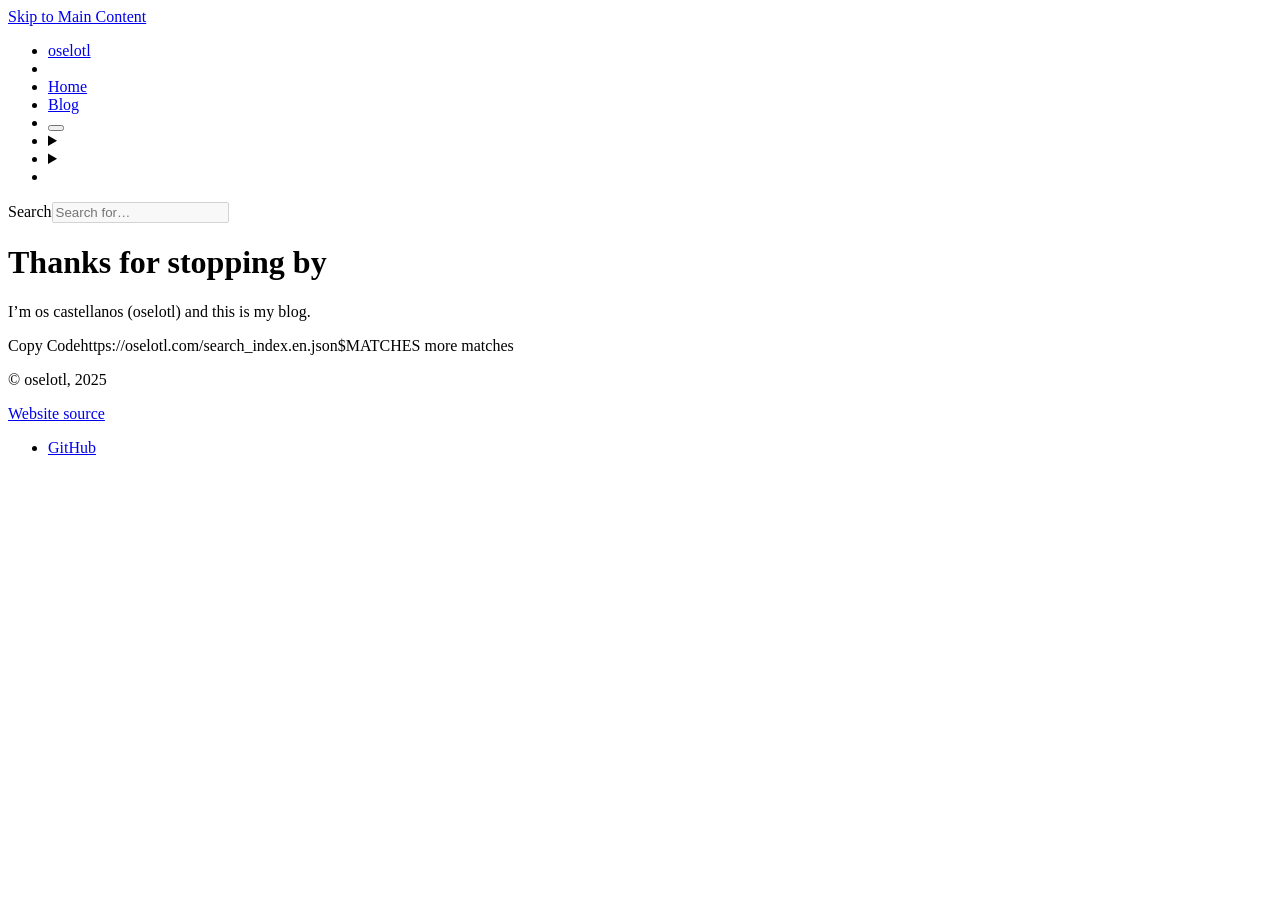
==== index.html @ baba47ad "Deploy oscastellanos/oselotl to oscastellanos/oselotl:gh-pages" ====
<!doctype html><html lang=en xmlns=http://www.w3.org/1999/xhtml><head><meta charset=UTF-8><meta name=description><meta content="width=device-width,initial-scale=1" name=viewport><meta content=#9a9996 name=theme-color><title>oselotl</title><link href=https://oselotl.com/ rel=canonical><link href=https://oselotl.com/favicon.png rel=icon type=image/png><link href=https://oselotl.com/apple-touch-icon.png rel=apple-touch-icon sizes=180x180 type=image/png><link title="oselotl - RSS Feed" href=https://oselotl.com/rss.xml rel=alternate type=application/rss+xml><link title="oselotl - Atom Feed" href=https://oselotl.com/atom.xml rel=alternate type=application/atom+xml><style>:root{--accent-color:#6f8396}</style><link href=https://oselotl.com/style.css rel=stylesheet><link media="(prefers-color-scheme: light)" href=https://oselotl.com/syntax-theme-light.css rel=stylesheet><link media="(prefers-color-scheme: dark)" href=https://oselotl.com/syntax-theme-dark.css rel=stylesheet><script defer src=https://oselotl.com/closable.js></script><script defer src=https://oselotl.com/copy-button.js></script><script defer src=https://oselotl.com/theme-switcher.js></script><meta content=oselotl property=og:site_name><meta content=oselotl property=og:title><meta content=https://oselotl.com/ property=og:url><meta property=og:description><meta content=https://oselotl.com/card.png property=og:image><meta content=en_US property=og:locale><body><header id=site-nav><nav><a href=#main-content tabindex=0> Skip to Main Content </a><ul><li id=home><a class=active href=https://oselotl.com> <i class=icon></i>oselotl</a><li class=divider><li><a class=active href=https://oselotl.com/>Home</a><li><a href=https://oselotl.com/blog/>Blog</a><li id=search><button class=circle id=search-toggle title=Search><i class=icon></i></button><li id=theme-switcher><details class=closable><summary class=circle title=Theme><i class=icon></i></summary> <ul><li><button title="Switch to Light Theme" class=circle id=theme-light><i class=icon></i></button><li><button title="Switch to Dark Theme" class=circle id=theme-dark><i class=icon></i></button><li><button title="Use System Theme" class=circle id=theme-system><i class=icon></i></button></ul></details><li id=feed><details class=closable><summary class=circle title=Feed><i class=icon></i></summary> <ul><li><a href=https://oselotl.com/rss.xml>RSS</a><li><a href=https://oselotl.com/atom.xml>Atom</a></ul></details><li id=repo><a class=circle href=https://github.com/oscastellanos/oselotl title=Repository> <i class=icon></i> </a></ul></nav><div id=search-container><label class=visually-hidden for=search-bar>Search</label><input placeholder="Search for…" autocomplete=off disabled id=search-bar type=search><div id=search-results-container><div id=search-results></div></div></div></header><main id=main-content><h1 id=thanks-for-stopping-by>Thanks for stopping by</h1><p>I’m os castellanos (oselotl) and this is my blog.</p><span class=hidden id=copy-code-text>Copy Code</span><span class=hidden id=search-index>https://oselotl.com/search_index.en.json</span><span class=hidden id=more-matches-text>$MATCHES more matches</span></main><footer id=site-footer><p>© oselotl, 2025<p><a class=external href=https://github.com/oscastellanos/oselotl>Website source</a><ul id=socials><li><a rel=" me" href=https://github.com/oscastellanos title=GitHub> <i style="--icon:url(&#34data:image/svg+xml,%3Csvg role='img' viewBox='0 0 24 24' xmlns='http://www.w3.org/2000/svg'%3E%3Ctitle%3EGitHub%3C/title%3E%3Cpath d='M12 .297c-6.63 0-12 5.373-12 12 0 5.303 3.438 9.8 8.205 11.385.6.113.82-.258.82-.577 0-.285-.01-1.04-.015-2.04-3.338.724-4.042-1.61-4.042-1.61C4.422 18.07 3.633 17.7 3.633 17.7c-1.087-.744.084-.729.084-.729 1.205.084 1.838 1.236 1.838 1.236 1.07 1.835 2.809 1.305 3.495.998.108-.776.417-1.305.76-1.605-2.665-.3-5.466-1.332-5.466-5.93 0-1.31.465-2.38 1.235-3.22-.135-.303-.54-1.523.105-3.176 0 0 1.005-.322 3.3 1.23.96-.267 1.98-.399 3-.405 1.02.006 2.04.138 3 .405 2.28-1.552 3.285-1.23 3.285-1.23.645 1.653.24 2.873.12 3.176.765.84 1.23 1.91 1.23 3.22 0 4.61-2.805 5.625-5.475 5.92.42.36.81 1.096.81 2.22 0 1.606-.015 2.896-.015 3.286 0 .315.21.69.825.57C20.565 22.092 24 17.592 24 12.297c0-6.627-5.373-12-12-12'/%3E%3C/svg%3E&#34)" class=icon></i> <span>GitHub</span> </a></ul></footer>
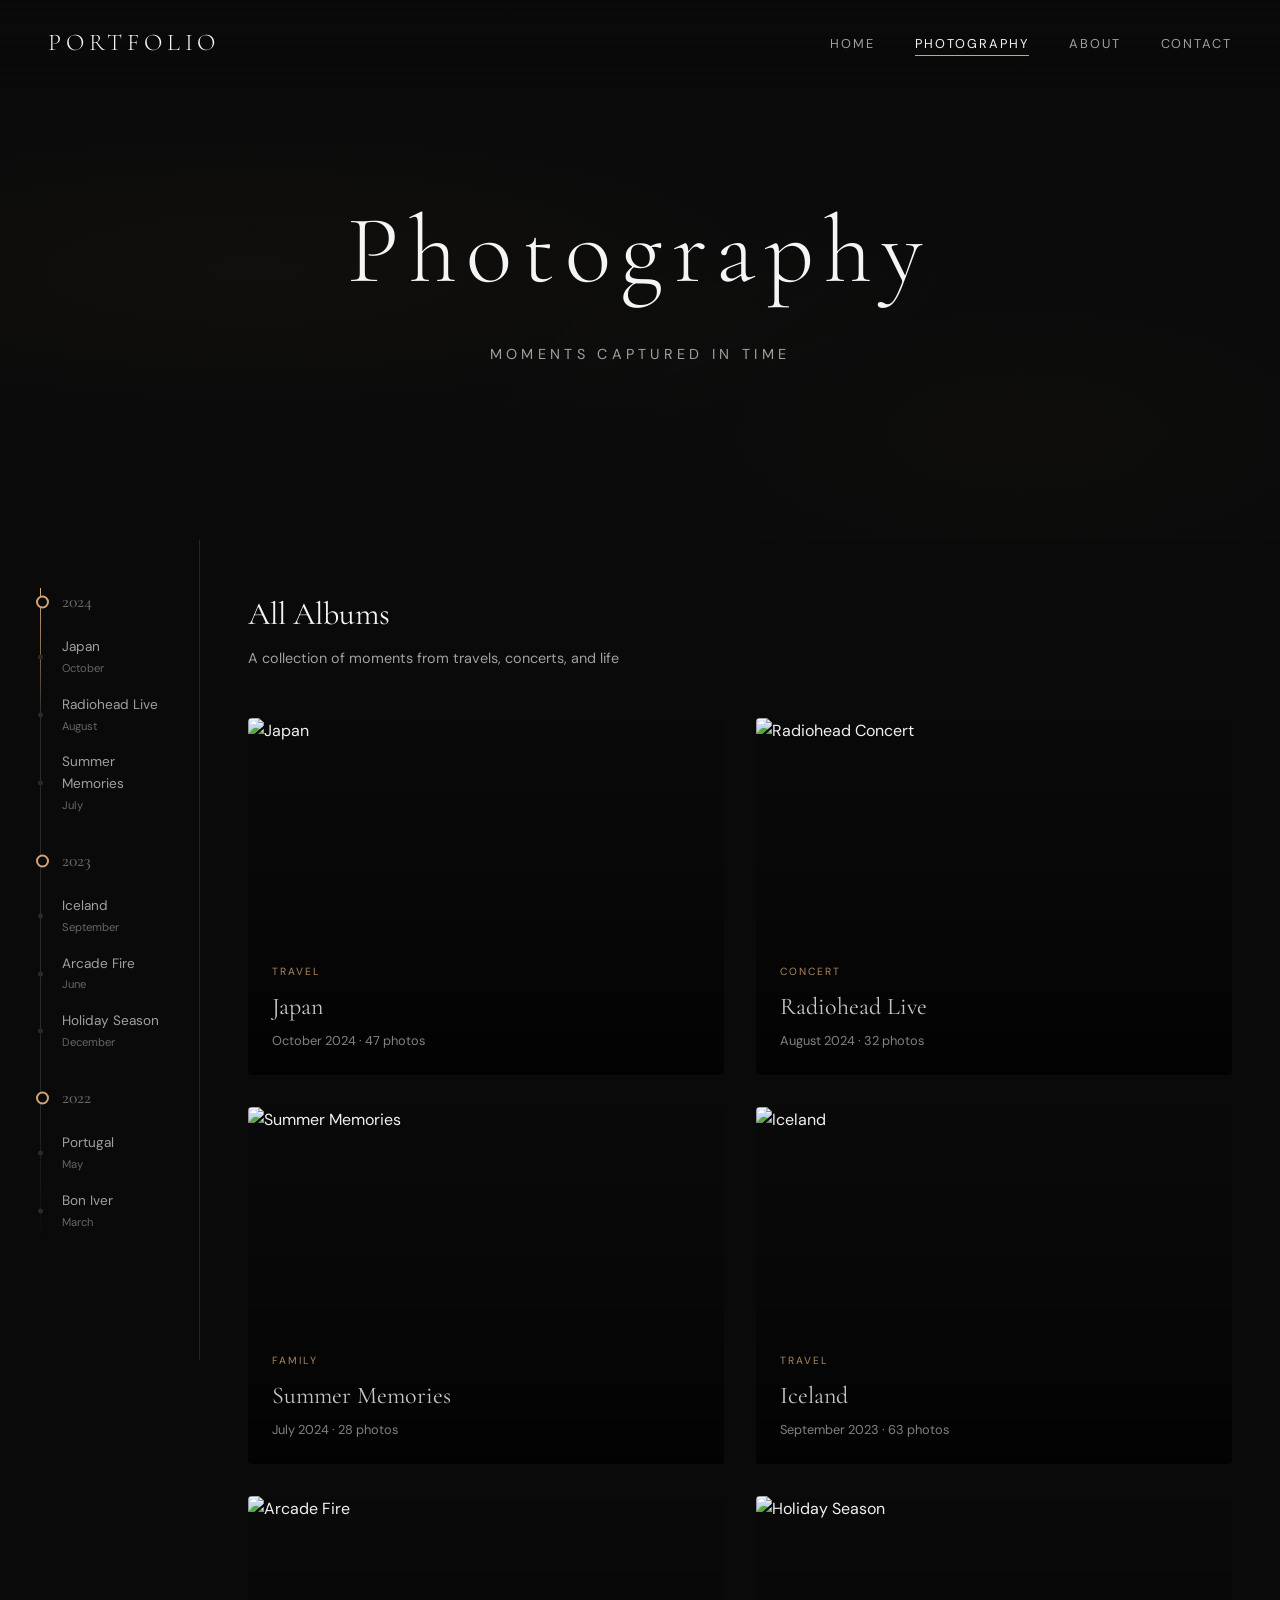
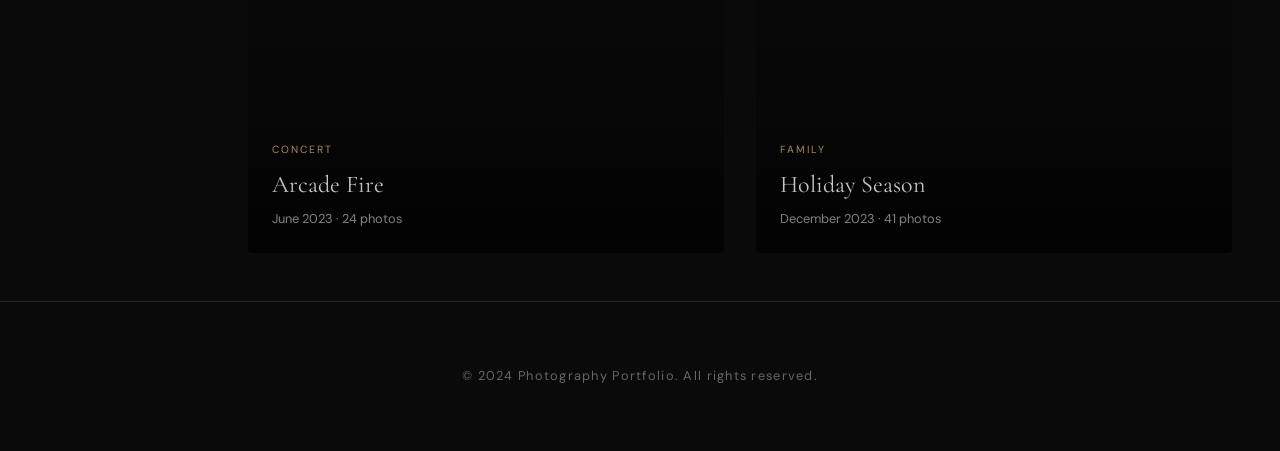
==== commit c00e57da: "init commit" ====
--- a/index.html
+++ b/index.html
@@ -1 +1,426 @@
-<!doctype html><html lang=en xmlns=http://www.w3.org/1999/xhtml><head><meta charset=UTF-8><meta name=description><meta content="width=device-width,initial-scale=1" name=viewport><meta content=#9a9996 name=theme-color><title>oselotl</title><link href=https://oselotl.com/ rel=canonical><link href=https://oselotl.com/favicon.png rel=icon type=image/png><link href=https://oselotl.com/apple-touch-icon.png rel=apple-touch-icon sizes=180x180 type=image/png><link title="oselotl - RSS Feed" href=https://oselotl.com/rss.xml rel=alternate type=application/rss+xml><link title="oselotl - Atom Feed" href=https://oselotl.com/atom.xml rel=alternate type=application/atom+xml><style>:root{--accent-color:#6f8396}</style><link href=https://oselotl.com/style.css rel=stylesheet><link media="(prefers-color-scheme: light)" href=https://oselotl.com/syntax-theme-light.css rel=stylesheet><link media="(prefers-color-scheme: dark)" href=https://oselotl.com/syntax-theme-dark.css rel=stylesheet><script defer src=https://oselotl.com/closable.js></script><script defer src=https://oselotl.com/copy-button.js></script><script defer src=https://oselotl.com/theme-switcher.js></script><meta content=oselotl property=og:site_name><meta content=oselotl property=og:title><meta content=https://oselotl.com/ property=og:url><meta property=og:description><meta content=https://oselotl.com/card.png property=og:image><meta content=en_US property=og:locale><body><header id=site-nav><nav><a href=#main-content tabindex=0> Skip to Main Content </a><ul><li id=home><a class=active href=https://oselotl.com> <i class=icon></i>oselotl</a><li class=divider><li><a class=active href=https://oselotl.com/>Home</a><li><a href=https://oselotl.com/blog/>Blog</a><li id=search><button class=circle id=search-toggle title=Search><i class=icon></i></button><li id=theme-switcher><details class=closable><summary class=circle title=Theme><i class=icon></i></summary> <ul><li><button title="Switch to Light Theme" class=circle id=theme-light><i class=icon></i></button><li><button title="Switch to Dark Theme" class=circle id=theme-dark><i class=icon></i></button><li><button title="Use System Theme" class=circle id=theme-system><i class=icon></i></button></ul></details><li id=feed><details class=closable><summary class=circle title=Feed><i class=icon></i></summary> <ul><li><a href=https://oselotl.com/rss.xml>RSS</a><li><a href=https://oselotl.com/atom.xml>Atom</a></ul></details><li id=repo><a class=circle href=https://github.com/oscastellanos/oselotl title=Repository> <i class=icon></i> </a></ul></nav><div id=search-container><label class=visually-hidden for=search-bar>Search</label><input placeholder="Search for…" autocomplete=off disabled id=search-bar type=search><div id=search-results-container><div id=search-results></div></div></div></header><main id=main-content><h1 id=thanks-for-stopping-by>Thanks for stopping by</h1><p>I’m os castellanos (oselotl) and this is my blog.</p><span class=hidden id=copy-code-text>Copy Code</span><span class=hidden id=search-index>https://oselotl.com/search_index.en.json</span><span class=hidden id=more-matches-text>$MATCHES more matches</span></main><footer id=site-footer><p>© oselotl, 2025<p><a class=external href=https://github.com/oscastellanos/oselotl>Website source</a><ul id=socials><li><a rel=" me" href=https://github.com/oscastellanos title=GitHub> <i style="--icon:url(&#34data:image/svg+xml,%3Csvg role='img' viewBox='0 0 24 24' xmlns='http://www.w3.org/2000/svg'%3E%3Ctitle%3EGitHub%3C/title%3E%3Cpath d='M12 .297c-6.63 0-12 5.373-12 12 0 5.303 3.438 9.8 8.205 11.385.6.113.82-.258.82-.577 0-.285-.01-1.04-.015-2.04-3.338.724-4.042-1.61-4.042-1.61C4.422 18.07 3.633 17.7 3.633 17.7c-1.087-.744.084-.729.084-.729 1.205.084 1.838 1.236 1.838 1.236 1.07 1.835 2.809 1.305 3.495.998.108-.776.417-1.305.76-1.605-2.665-.3-5.466-1.332-5.466-5.93 0-1.31.465-2.38 1.235-3.22-.135-.303-.54-1.523.105-3.176 0 0 1.005-.322 3.3 1.23.96-.267 1.98-.399 3-.405 1.02.006 2.04.138 3 .405 2.28-1.552 3.285-1.23 3.285-1.23.645 1.653.24 2.873.12 3.176.765.84 1.23 1.91 1.23 3.22 0 4.61-2.805 5.625-5.475 5.92.42.36.81 1.096.81 2.22 0 1.606-.015 2.896-.015 3.286 0 .315.21.69.825.57C20.565 22.092 24 17.592 24 12.297c0-6.627-5.373-12-12-12'/%3E%3C/svg%3E&#34)" class=icon></i> <span>GitHub</span> </a></ul></footer>+<!DOCTYPE html>
+<html lang="en">
+<head>
+    <meta charset="UTF-8">
+    <meta name="viewport" content="width=device-width, initial-scale=1.0">
+    <title>Photography Portfolio</title>
+    
+    <!-- Fonts -->
+    <link rel="preconnect" href="https://fonts.googleapis.com">
+    <link rel="preconnect" href="https://fonts.gstatic.com" crossorigin>
+    <link href="https://fonts.googleapis.com/css2?family=Cormorant+Garamond:ital,wght@0,300;0,400;0,500;0,600;1,300;1,400&family=DM+Sans:wght@300;400;500&display=swap" rel="stylesheet">
+    
+    <!-- Leaflet CSS for maps -->
+    <link rel="stylesheet" href="https://unpkg.com/leaflet@1.9.4/dist/leaflet.css" />
+    
+    <!-- Main Stylesheet -->
+    <link rel="stylesheet" href="css/style.css">
+</head>
+<body>
+    <!-- Navigation -->
+    <nav class="nav">
+        <a href="#" class="logo">PORTFOLIO</a>
+        <ul class="nav-links">
+            <li><a href="#">Home</a></li>
+            <li><a href="#" class="active">Photography</a></li>
+            <li><a href="#">About</a></li>
+            <li><a href="#">Contact</a></li>
+        </ul>
+    </nav>
+
+    <!-- Hero -->
+    <section class="hero">
+        <div class="hero-content">
+            <h1>Photography</h1>
+            <p>Moments Captured in Time</p>
+        </div>
+    </section>
+
+    <!-- Photography Section -->
+    <section class="photography-section">
+        <!-- Timeline Sidebar -->
+        <aside class="timeline-sidebar">
+            <div class="timeline">
+                <!-- 2024 -->
+                <div class="timeline-year">
+                    <div class="timeline-year-label">2024</div>
+                    <a class="timeline-album" data-album="japan-2024">
+                        Japan
+                        <span class="timeline-album-date">October</span>
+                    </a>
+                    <a class="timeline-album" data-album="radiohead-2024">
+                        Radiohead Live
+                        <span class="timeline-album-date">August</span>
+                    </a>
+                    <a class="timeline-album" data-album="summer-family-2024">
+                        Summer Memories
+                        <span class="timeline-album-date">July</span>
+                    </a>
+                </div>
+
+                <!-- 2023 -->
+                <div class="timeline-year">
+                    <div class="timeline-year-label">2023</div>
+                    <a class="timeline-album" data-album="iceland-2023">
+                        Iceland
+                        <span class="timeline-album-date">September</span>
+                    </a>
+                    <a class="timeline-album" data-album="arcade-fire-2023">
+                        Arcade Fire
+                        <span class="timeline-album-date">June</span>
+                    </a>
+                    <a class="timeline-album" data-album="holidays-2023">
+                        Holiday Season
+                        <span class="timeline-album-date">December</span>
+                    </a>
+                </div>
+
+                <!-- 2022 -->
+                <div class="timeline-year">
+                    <div class="timeline-year-label">2022</div>
+                    <a class="timeline-album" data-album="portugal-2022">
+                        Portugal
+                        <span class="timeline-album-date">May</span>
+                    </a>
+                    <a class="timeline-album" data-album="bon-iver-2022">
+                        Bon Iver
+                        <span class="timeline-album-date">March</span>
+                    </a>
+                </div>
+            </div>
+        </aside>
+
+        <!-- Main Content Area -->
+        <main>
+            <!-- Album Grid View -->
+            <div class="albums-container" id="albums-grid">
+                <div class="albums-header">
+                    <h2>All Albums</h2>
+                    <p>A collection of moments from travels, concerts, and life</p>
+                </div>
+                <div class="albums-grid">
+                    <!-- Japan Trip -->
+                    <div class="album-card" data-album="japan-2024">
+                        <img src="images/japan/cover.jpg" alt="Japan">
+                        <div class="album-card-overlay">
+                            <span class="album-card-type">Travel</span>
+                            <h3 class="album-card-title">Japan</h3>
+                            <span class="album-card-meta">October 2024 · 47 photos</span>
+                        </div>
+                    </div>
+
+                    <!-- Radiohead Concert -->
+                    <div class="album-card" data-album="radiohead-2024">
+                        <img src="images/concerts/radiohead/cover.jpg" alt="Radiohead Concert">
+                        <div class="album-card-overlay">
+                            <span class="album-card-type">Concert</span>
+                            <h3 class="album-card-title">Radiohead Live</h3>
+                            <span class="album-card-meta">August 2024 · 32 photos</span>
+                        </div>
+                    </div>
+
+                    <!-- Summer Family -->
+                    <div class="album-card" data-album="summer-family-2024">
+                        <img src="images/family/summer-2024/cover.jpg" alt="Summer Memories">
+                        <div class="album-card-overlay">
+                            <span class="album-card-type">Family</span>
+                            <h3 class="album-card-title">Summer Memories</h3>
+                            <span class="album-card-meta">July 2024 · 28 photos</span>
+                        </div>
+                    </div>
+
+                    <!-- Iceland -->
+                    <div class="album-card" data-album="iceland-2023">
+                        <img src="images/iceland/cover.jpg" alt="Iceland">
+                        <div class="album-card-overlay">
+                            <span class="album-card-type">Travel</span>
+                            <h3 class="album-card-title">Iceland</h3>
+                            <span class="album-card-meta">September 2023 · 63 photos</span>
+                        </div>
+                    </div>
+
+                    <!-- Arcade Fire -->
+                    <div class="album-card" data-album="arcade-fire-2023">
+                        <img src="images/concerts/arcade-fire/cover.jpg" alt="Arcade Fire">
+                        <div class="album-card-overlay">
+                            <span class="album-card-type">Concert</span>
+                            <h3 class="album-card-title">Arcade Fire</h3>
+                            <span class="album-card-meta">June 2023 · 24 photos</span>
+                        </div>
+                    </div>
+
+                    <!-- Holiday Season -->
+                    <div class="album-card" data-album="holidays-2023">
+                        <img src="images/family/holidays-2023/cover.jpg" alt="Holiday Season">
+                        <div class="album-card-overlay">
+                            <span class="album-card-type">Family</span>
+                            <h3 class="album-card-title">Holiday Season</h3>
+                            <span class="album-card-meta">December 2023 · 41 photos</span>
+                        </div>
+                    </div>
+                </div>
+            </div>
+
+            <!-- ============================================== -->
+            <!-- TRIP ALBUM TEMPLATE: Japan -->
+            <!-- ============================================== -->
+            <div class="album-detail" id="album-japan-2024">
+                <div class="album-detail-header">
+                    <a class="back-button" onclick="showAlbumGrid()">
+                        <svg xmlns="http://www.w3.org/2000/svg" width="16" height="16" viewBox="0 0 24 24" fill="none" stroke="currentColor" stroke-width="2" stroke-linecap="round" stroke-linejoin="round"><path d="M19 12H5"/><polyline points="12 19 5 12 12 5"/></svg>
+                        Back to Albums
+                    </a>
+                    <h1 class="album-detail-title">Japan</h1>
+                    <div class="album-detail-meta">
+                        <span><strong>Type:</strong> Travel</span>
+                        <span><strong>Date:</strong> October 12-26, 2024</span>
+                        <span><strong>Photos:</strong> 47</span>
+                        <span><strong>Locations:</strong> Tokyo, Kyoto, Osaka, Nara</span>
+                    </div>
+                    <p class="album-description">
+                        A two-week journey through Japan during autumn, capturing the vibrant colors of fall foliage, 
+                        ancient temples, bustling city streets, and the quiet moments in between. From the neon-lit 
+                        streets of Tokyo to the serene bamboo groves of Kyoto.
+                    </p>
+                </div>
+
+                <div class="trip-section">
+                    <h3 class="section-title">Journey Map</h3>
+                    <div class="map-container">
+                        <div id="trip-map"></div>
+                    </div>
+
+                    <h3 class="section-title">Trip Timeline</h3>
+                    <div class="trip-timeline">
+                        <div class="trip-day active" data-day="1">
+                            <span class="trip-day-label">Day 1-4</span>
+                            <div class="trip-day-date">Oct 12-15</div>
+                            <div class="trip-day-location">Tokyo</div>
+                        </div>
+                        <div class="trip-day" data-day="2">
+                            <span class="trip-day-label">Day 5-8</span>
+                            <div class="trip-day-date">Oct 16-19</div>
+                            <div class="trip-day-location">Kyoto</div>
+                        </div>
+                        <div class="trip-day" data-day="3">
+                            <span class="trip-day-label">Day 9-10</span>
+                            <div class="trip-day-date">Oct 20-21</div>
+                            <div class="trip-day-location">Nara</div>
+                        </div>
+                        <div class="trip-day" data-day="4">
+                            <span class="trip-day-label">Day 11-14</span>
+                            <div class="trip-day-date">Oct 22-26</div>
+                            <div class="trip-day-location">Osaka</div>
+                        </div>
+                    </div>
+                </div>
+
+                <div class="photo-gallery">
+                    <h3 class="section-title">Photos</h3>
+                    <div class="gallery-masonry">
+                        <!-- Add your photos here -->
+                        <div class="gallery-item" onclick="openLightbox(this)">
+                            <img src="images/japan/photo-01.jpg" alt="Fushimi Inari">
+                            <div class="gallery-item-overlay">
+                                <svg xmlns="http://www.w3.org/2000/svg" viewBox="0 0 24 24" fill="none" stroke="currentColor" stroke-width="2" stroke-linecap="round" stroke-linejoin="round"><circle cx="11" cy="11" r="8"/><path d="m21 21-4.3-4.3"/><path d="M11 8v6"/><path d="M8 11h6"/></svg>
+                            </div>
+                        </div>
+                        <div class="gallery-item" onclick="openLightbox(this)">
+                            <img src="images/japan/photo-02.jpg" alt="Tokyo Tower">
+                            <div class="gallery-item-overlay">
+                                <svg xmlns="http://www.w3.org/2000/svg" viewBox="0 0 24 24" fill="none" stroke="currentColor" stroke-width="2" stroke-linecap="round" stroke-linejoin="round"><circle cx="11" cy="11" r="8"/><path d="m21 21-4.3-4.3"/><path d="M11 8v6"/><path d="M8 11h6"/></svg>
+                            </div>
+                        </div>
+                        <div class="gallery-item" onclick="openLightbox(this)">
+                            <img src="images/japan/photo-03.jpg" alt="Bamboo Grove">
+                            <div class="gallery-item-overlay">
+                                <svg xmlns="http://www.w3.org/2000/svg" viewBox="0 0 24 24" fill="none" stroke="currentColor" stroke-width="2" stroke-linecap="round" stroke-linejoin="round"><circle cx="11" cy="11" r="8"/><path d="m21 21-4.3-4.3"/><path d="M11 8v6"/><path d="M8 11h6"/></svg>
+                            </div>
+                        </div>
+                        <!-- Add more photos as needed -->
+                    </div>
+                </div>
+            </div>
+
+            <!-- ============================================== -->
+            <!-- CONCERT ALBUM TEMPLATE: Radiohead -->
+            <!-- ============================================== -->
+            <div class="album-detail" id="album-radiohead-2024">
+                <div class="album-detail-header">
+                    <a class="back-button" onclick="showAlbumGrid()">
+                        <svg xmlns="http://www.w3.org/2000/svg" width="16" height="16" viewBox="0 0 24 24" fill="none" stroke="currentColor" stroke-width="2" stroke-linecap="round" stroke-linejoin="round"><path d="M19 12H5"/><polyline points="12 19 5 12 12 5"/></svg>
+                        Back to Albums
+                    </a>
+                    <h1 class="album-detail-title">Radiohead Live</h1>
+                    <div class="album-detail-meta">
+                        <span><strong>Type:</strong> Concert</span>
+                        <span><strong>Date:</strong> August 15, 2024</span>
+                        <span><strong>Photos:</strong> 32</span>
+                        <span><strong>Venue:</strong> Madison Square Garden</span>
+                    </div>
+                    <p class="album-description">
+                        An unforgettable night at Madison Square Garden. Radiohead delivered a career-spanning setlist 
+                        that moved from the electronic experimentation of Kid A to the guitar-driven anthems of The Bends. 
+                        The light show was mesmerizing, and the crowd energy was electric throughout.
+                    </p>
+                </div>
+
+                <div class="concert-section">
+                    <h3 class="section-title">Concert Details</h3>
+                    <div class="concert-info">
+                        <div class="concert-info-item">
+                            <div class="concert-info-label">Artist</div>
+                            <div class="concert-info-value">Radiohead</div>
+                        </div>
+                        <div class="concert-info-item">
+                            <div class="concert-info-label">Venue</div>
+                            <div class="concert-info-value">Madison Square Garden</div>
+                        </div>
+                        <div class="concert-info-item">
+                            <div class="concert-info-label">Date</div>
+                            <div class="concert-info-value">August 15, 2024</div>
+                        </div>
+                        <div class="concert-info-item">
+                            <div class="concert-info-label">Songs Played</div>
+                            <div class="concert-info-value">23 songs</div>
+                        </div>
+                    </div>
+
+                    <h3 class="section-title">Favorite Songs Playlist</h3>
+                    <div class="spotify-embed">
+                        <!-- 
+                            HOW TO GET YOUR SPOTIFY EMBED:
+                            1. Open Spotify and go to your playlist
+                            2. Click the "..." menu > Share > Embed playlist
+                            3. Copy the embed code and replace the src URL below
+                        -->
+                        <iframe 
+                            style="border-radius:12px" 
+                            src="https://open.spotify.com/embed/playlist/37i9dQZF1DX4g8Gs5nUhpp?utm_source=generator&theme=0" 
+                            width="100%" 
+                            height="352" 
+                            frameBorder="0" 
+                            allowfullscreen="" 
+                            allow="autoplay; clipboard-write; encrypted-media; fullscreen; picture-in-picture" 
+                            loading="lazy">
+                        </iframe>
+                    </div>
+                </div>
+
+                <div class="photo-gallery">
+                    <h3 class="section-title">Photos</h3>
+                    <div class="gallery-masonry">
+                        <div class="gallery-item" onclick="openLightbox(this)">
+                            <img src="images/concerts/radiohead/photo-01.jpg" alt="Stage">
+                            <div class="gallery-item-overlay">
+                                <svg xmlns="http://www.w3.org/2000/svg" viewBox="0 0 24 24" fill="none" stroke="currentColor" stroke-width="2" stroke-linecap="round" stroke-linejoin="round"><circle cx="11" cy="11" r="8"/><path d="m21 21-4.3-4.3"/><path d="M11 8v6"/><path d="M8 11h6"/></svg>
+                            </div>
+                        </div>
+                        <div class="gallery-item" onclick="openLightbox(this)">
+                            <img src="images/concerts/radiohead/photo-02.jpg" alt="Guitar">
+                            <div class="gallery-item-overlay">
+                                <svg xmlns="http://www.w3.org/2000/svg" viewBox="0 0 24 24" fill="none" stroke="currentColor" stroke-width="2" stroke-linecap="round" stroke-linejoin="round"><circle cx="11" cy="11" r="8"/><path d="m21 21-4.3-4.3"/><path d="M11 8v6"/><path d="M8 11h6"/></svg>
+                            </div>
+                        </div>
+                        <div class="gallery-item" onclick="openLightbox(this)">
+                            <img src="images/concerts/radiohead/photo-03.jpg" alt="Lights">
+                            <div class="gallery-item-overlay">
+                                <svg xmlns="http://www.w3.org/2000/svg" viewBox="0 0 24 24" fill="none" stroke="currentColor" stroke-width="2" stroke-linecap="round" stroke-linejoin="round"><circle cx="11" cy="11" r="8"/><path d="m21 21-4.3-4.3"/><path d="M11 8v6"/><path d="M8 11h6"/></svg>
+                            </div>
+                        </div>
+                        <!-- Add more photos as needed -->
+                    </div>
+                </div>
+            </div>
+
+            <!-- ============================================== -->
+            <!-- FAMILY ALBUM TEMPLATE: Summer Memories -->
+            <!-- ============================================== -->
+            <div class="album-detail" id="album-summer-family-2024">
+                <div class="album-detail-header">
+                    <a class="back-button" onclick="showAlbumGrid()">
+                        <svg xmlns="http://www.w3.org/2000/svg" width="16" height="16" viewBox="0 0 24 24" fill="none" stroke="currentColor" stroke-width="2" stroke-linecap="round" stroke-linejoin="round"><path d="M19 12H5"/><polyline points="12 19 5 12 12 5"/></svg>
+                        Back to Albums
+                    </a>
+                    <h1 class="album-detail-title">Summer Memories</h1>
+                    <div class="album-detail-meta">
+                        <span><strong>Type:</strong> Family</span>
+                        <span><strong>Date:</strong> July 2024</span>
+                        <span><strong>Photos:</strong> 28</span>
+                    </div>
+                    <p class="album-description">
+                        Lazy summer days at the lake house, backyard barbecues, and precious moments with the family. 
+                        This collection captures the warmth and joy of our annual summer gathering.
+                    </p>
+                </div>
+
+                <div class="family-section">
+                    <h3 class="section-title">Featured Moments</h3>
+                    <div class="family-featured">
+                        <div class="family-featured-main">
+                            <img src="images/family/summer-2024/featured.jpg" alt="Family Dinner">
+                        </div>
+                        <div class="family-featured-side">
+                            <div class="gallery-item" onclick="openLightbox(this)">
+                                <img src="images/family/summer-2024/photo-01.jpg" alt="Lake">
+                                <div class="gallery-item-overlay">
+                                    <svg xmlns="http://www.w3.org/2000/svg" viewBox="0 0 24 24" fill="none" stroke="currentColor" stroke-width="2" stroke-linecap="round" stroke-linejoin="round"><circle cx="11" cy="11" r="8"/><path d="m21 21-4.3-4.3"/><path d="M11 8v6"/><path d="M8 11h6"/></svg>
+                                </div>
+                            </div>
+                            <div class="gallery-item" onclick="openLightbox(this)">
+                                <img src="images/family/summer-2024/photo-02.jpg" alt="Sunset">
+                                <div class="gallery-item-overlay">
+                                    <svg xmlns="http://www.w3.org/2000/svg" viewBox="0 0 24 24" fill="none" stroke="currentColor" stroke-width="2" stroke-linecap="round" stroke-linejoin="round"><circle cx="11" cy="11" r="8"/><path d="m21 21-4.3-4.3"/><path d="M11 8v6"/><path d="M8 11h6"/></svg>
+                                </div>
+                            </div>
+                        </div>
+                    </div>
+                </div>
+
+                <div class="photo-gallery">
+                    <h3 class="section-title">All Photos</h3>
+                    <div class="gallery-masonry">
+                        <div class="gallery-item" onclick="openLightbox(this)">
+                            <img src="images/family/summer-2024/photo-03.jpg" alt="Porch">
+                            <div class="gallery-item-overlay">
+                                <svg xmlns="http://www.w3.org/2000/svg" viewBox="0 0 24 24" fill="none" stroke="currentColor" stroke-width="2" stroke-linecap="round" stroke-linejoin="round"><circle cx="11" cy="11" r="8"/><path d="m21 21-4.3-4.3"/><path d="M11 8v6"/><path d="M8 11h6"/></svg>
+                            </div>
+                        </div>
+                        <div class="gallery-item" onclick="openLightbox(this)">
+                            <img src="images/family/summer-2024/photo-04.jpg" alt="Celebration">
+                            <div class="gallery-item-overlay">
+                                <svg xmlns="http://www.w3.org/2000/svg" viewBox="0 0 24 24" fill="none" stroke="currentColor" stroke-width="2" stroke-linecap="round" stroke-linejoin="round"><circle cx="11" cy="11" r="8"/><path d="m21 21-4.3-4.3"/><path d="M11 8v6"/><path d="M8 11h6"/></svg>
+                            </div>
+                        </div>
+                        <!-- Add more photos as needed -->
+                    </div>
+                </div>
+            </div>
+        </main>
+    </section>
+
+    <!-- Lightbox -->
+    <div class="lightbox" id="lightbox">
+        <button class="lightbox-close" onclick="closeLightbox()">
+            <svg xmlns="http://www.w3.org/2000/svg" viewBox="0 0 24 24" fill="none" stroke="currentColor" stroke-width="2" stroke-linecap="round" stroke-linejoin="round"><path d="M18 6 6 18"/><path d="m6 6 12 12"/></svg>
+        </button>
+        <button class="lightbox-nav lightbox-prev" onclick="prevImage()">
+            <svg xmlns="http://www.w3.org/2000/svg" viewBox="0 0 24 24" fill="none" stroke="currentColor" stroke-width="2" stroke-linecap="round" stroke-linejoin="round"><path d="m15 18-6-6 6-6"/></svg>
+        </button>
+        <img class="lightbox-image" id="lightbox-image" src="" alt="">
+        <button class="lightbox-nav lightbox-next" onclick="nextImage()">
+            <svg xmlns="http://www.w3.org/2000/svg" viewBox="0 0 24 24" fill="none" stroke="currentColor" stroke-width="2" stroke-linecap="round" stroke-linejoin="round"><path d="m9 18 6-6-6-6"/></svg>
+        </button>
+    </div>
+
+    <footer>
+        <p>© 2024 Photography Portfolio. All rights reserved.</p>
+    </footer>
+
+    <!-- Leaflet JS for maps -->
+    <script src="https://unpkg.com/leaflet@1.9.4/dist/leaflet.js"></script>
+    
+    <!-- Main JavaScript -->
+    <script src="js/main.js"></script>
+</body>
+</html>
--- a/css/style.css
+++ b/css/style.css
@@ -0,0 +1,863 @@
+:root {
+    --bg-primary: #0a0a0a;
+    --bg-secondary: #141414;
+    --bg-tertiary: #1a1a1a;
+    --text-primary: #f5f5f5;
+    --text-secondary: #a0a0a0;
+    --text-muted: #666;
+    --accent: #d4a574;
+    --accent-dim: #8b6914;
+    --timeline-line: #2a2a2a;
+    --border: #252525;
+    --font-display: 'Cormorant Garamond', serif;
+    --font-body: 'DM Sans', sans-serif;
+}
+
+* {
+    margin: 0;
+    padding: 0;
+    box-sizing: border-box;
+}
+
+html {
+    scroll-behavior: smooth;
+}
+
+body {
+    font-family: var(--font-body);
+    background: var(--bg-primary);
+    color: var(--text-primary);
+    line-height: 1.6;
+    overflow-x: hidden;
+}
+
+/* Navigation */
+.nav {
+    position: fixed;
+    top: 0;
+    left: 0;
+    right: 0;
+    z-index: 1000;
+    padding: 1.5rem 3rem;
+    display: flex;
+    justify-content: space-between;
+    align-items: center;
+    background: linear-gradient(to bottom, rgba(10,10,10,0.95), transparent);
+    transition: background 0.3s ease;
+}
+
+.nav.scrolled {
+    background: rgba(10,10,10,0.98);
+    backdrop-filter: blur(10px);
+}
+
+.logo {
+    font-family: var(--font-display);
+    font-size: 1.5rem;
+    font-weight: 300;
+    letter-spacing: 0.2em;
+    color: var(--text-primary);
+    text-decoration: none;
+}
+
+.nav-links {
+    display: flex;
+    gap: 2.5rem;
+    list-style: none;
+}
+
+.nav-links a {
+    font-size: 0.8rem;
+    letter-spacing: 0.15em;
+    text-transform: uppercase;
+    color: var(--text-secondary);
+    text-decoration: none;
+    transition: color 0.3s ease;
+    position: relative;
+}
+
+.nav-links a::after {
+    content: '';
+    position: absolute;
+    bottom: -4px;
+    left: 0;
+    width: 0;
+    height: 1px;
+    background: var(--accent);
+    transition: width 0.3s ease;
+}
+
+.nav-links a:hover,
+.nav-links a.active {
+    color: var(--text-primary);
+}
+
+.nav-links a:hover::after,
+.nav-links a.active::after {
+    width: 100%;
+}
+
+/* Hero Section */
+.hero {
+    height: 60vh;
+    display: flex;
+    align-items: center;
+    justify-content: center;
+    position: relative;
+    overflow: hidden;
+}
+
+.hero::before {
+    content: '';
+    position: absolute;
+    inset: 0;
+    background: 
+        radial-gradient(ellipse at 20% 50%, rgba(212, 165, 116, 0.03) 0%, transparent 50%),
+        radial-gradient(ellipse at 80% 80%, rgba(212, 165, 116, 0.02) 0%, transparent 40%);
+}
+
+.hero-content {
+    text-align: center;
+    z-index: 1;
+    animation: fadeUp 1s ease-out;
+}
+
+@keyframes fadeUp {
+    from {
+        opacity: 0;
+        transform: translateY(30px);
+    }
+    to {
+        opacity: 1;
+        transform: translateY(0);
+    }
+}
+
+.hero h1 {
+    font-family: var(--font-display);
+    font-size: clamp(3rem, 8vw, 6rem);
+    font-weight: 300;
+    letter-spacing: 0.1em;
+    margin-bottom: 1rem;
+}
+
+.hero p {
+    font-size: 0.9rem;
+    letter-spacing: 0.3em;
+    text-transform: uppercase;
+    color: var(--text-secondary);
+}
+
+/* Main Layout */
+.photography-section {
+    display: grid;
+    grid-template-columns: 200px 1fr;
+    min-height: 100vh;
+    position: relative;
+}
+
+/* Timeline Sidebar */
+.timeline-sidebar {
+    position: sticky;
+    top: 80px;
+    height: calc(100vh - 80px);
+    padding: 3rem 2rem;
+    border-right: 1px solid var(--border);
+    overflow-y: auto;
+}
+
+.timeline-sidebar::-webkit-scrollbar {
+    width: 2px;
+}
+
+.timeline-sidebar::-webkit-scrollbar-track {
+    background: transparent;
+}
+
+.timeline-sidebar::-webkit-scrollbar-thumb {
+    background: var(--timeline-line);
+}
+
+.timeline {
+    position: relative;
+    padding-left: 30px;
+}
+
+.timeline::before {
+    content: '';
+    position: absolute;
+    left: 8px;
+    top: 0;
+    bottom: 0;
+    width: 1px;
+    background: linear-gradient(to bottom, var(--accent), var(--timeline-line) 20%, var(--timeline-line) 80%, transparent);
+}
+
+.timeline-year {
+    margin-bottom: 1.5rem;
+}
+
+.timeline-year-label {
+    font-family: var(--font-display);
+    font-size: 1.1rem;
+    font-weight: 500;
+    color: var(--text-muted);
+    margin-bottom: 0.75rem;
+    margin-left: -30px;
+    padding-left: 30px;
+    position: relative;
+}
+
+.timeline-year-label::before {
+    content: '';
+    position: absolute;
+    left: 4px;
+    top: 50%;
+    transform: translateY(-50%);
+    width: 9px;
+    height: 9px;
+    border-radius: 50%;
+    background: var(--bg-primary);
+    border: 2px solid var(--accent);
+}
+
+.timeline-album {
+    display: block;
+    padding: 0.5rem 0;
+    margin-left: -30px;
+    padding-left: 30px;
+    font-size: 0.85rem;
+    color: var(--text-secondary);
+    text-decoration: none;
+    transition: all 0.3s ease;
+    position: relative;
+    cursor: pointer;
+}
+
+.timeline-album::before {
+    content: '';
+    position: absolute;
+    left: 6px;
+    top: 50%;
+    transform: translateY(-50%);
+    width: 5px;
+    height: 5px;
+    border-radius: 50%;
+    background: var(--timeline-line);
+    transition: all 0.3s ease;
+}
+
+.timeline-album:hover,
+.timeline-album.active {
+    color: var(--text-primary);
+}
+
+.timeline-album:hover::before,
+.timeline-album.active::before {
+    background: var(--accent);
+    box-shadow: 0 0 10px var(--accent);
+}
+
+.timeline-album-date {
+    font-size: 0.7rem;
+    color: var(--text-muted);
+    display: block;
+    margin-top: 2px;
+}
+
+/* Album Grid */
+.albums-container {
+    padding: 3rem;
+}
+
+.albums-header {
+    margin-bottom: 3rem;
+}
+
+.albums-header h2 {
+    font-family: var(--font-display);
+    font-size: 2rem;
+    font-weight: 400;
+    margin-bottom: 0.5rem;
+}
+
+.albums-header p {
+    color: var(--text-secondary);
+    font-size: 0.9rem;
+}
+
+.albums-grid {
+    display: grid;
+    grid-template-columns: repeat(auto-fill, minmax(350px, 1fr));
+    gap: 2rem;
+}
+
+.album-card {
+    position: relative;
+    aspect-ratio: 4/3;
+    border-radius: 4px;
+    overflow: hidden;
+    cursor: pointer;
+    transition: transform 0.4s ease, box-shadow 0.4s ease;
+}
+
+.album-card:hover {
+    transform: translateY(-8px);
+    box-shadow: 0 20px 40px rgba(0,0,0,0.4);
+}
+
+.album-card img {
+    width: 100%;
+    height: 100%;
+    object-fit: cover;
+    transition: transform 0.6s ease;
+}
+
+.album-card:hover img {
+    transform: scale(1.05);
+}
+
+.album-card-overlay {
+    position: absolute;
+    inset: 0;
+    background: linear-gradient(to top, rgba(0,0,0,0.9) 0%, rgba(0,0,0,0.3) 50%, transparent 100%);
+    display: flex;
+    flex-direction: column;
+    justify-content: flex-end;
+    padding: 1.5rem;
+    opacity: 0.8;
+    transition: opacity 0.3s ease;
+}
+
+.album-card:hover .album-card-overlay {
+    opacity: 1;
+}
+
+.album-card-type {
+    font-size: 0.65rem;
+    letter-spacing: 0.2em;
+    text-transform: uppercase;
+    color: var(--accent);
+    margin-bottom: 0.5rem;
+}
+
+.album-card-title {
+    font-family: var(--font-display);
+    font-size: 1.5rem;
+    font-weight: 400;
+    margin-bottom: 0.25rem;
+}
+
+.album-card-meta {
+    font-size: 0.8rem;
+    color: var(--text-secondary);
+}
+
+/* Album Detail View */
+.album-detail {
+    display: none;
+    padding: 3rem;
+    animation: fadeIn 0.5s ease;
+}
+
+.album-detail.active {
+    display: block;
+}
+
+@keyframes fadeIn {
+    from { opacity: 0; }
+    to { opacity: 1; }
+}
+
+.album-detail-header {
+    margin-bottom: 3rem;
+    padding-bottom: 2rem;
+    border-bottom: 1px solid var(--border);
+}
+
+.back-button {
+    display: inline-flex;
+    align-items: center;
+    gap: 0.5rem;
+    font-size: 0.8rem;
+    letter-spacing: 0.1em;
+    text-transform: uppercase;
+    color: var(--text-secondary);
+    text-decoration: none;
+    margin-bottom: 2rem;
+    cursor: pointer;
+    transition: color 0.3s ease;
+}
+
+.back-button:hover {
+    color: var(--accent);
+}
+
+.album-detail-title {
+    font-family: var(--font-display);
+    font-size: clamp(2.5rem, 5vw, 4rem);
+    font-weight: 300;
+    margin-bottom: 1rem;
+}
+
+.album-detail-meta {
+    display: flex;
+    gap: 2rem;
+    flex-wrap: wrap;
+    margin-bottom: 1.5rem;
+}
+
+.album-detail-meta span {
+    font-size: 0.85rem;
+    color: var(--text-secondary);
+}
+
+.album-detail-meta span strong {
+    color: var(--text-primary);
+    font-weight: 500;
+}
+
+.album-description {
+    max-width: 700px;
+    color: var(--text-secondary);
+    font-size: 1rem;
+    line-height: 1.8;
+}
+
+/* Trip Album - Map Section */
+.trip-section {
+    margin-bottom: 3rem;
+}
+
+.section-title {
+    font-family: var(--font-display);
+    font-size: 1.3rem;
+    font-weight: 400;
+    margin-bottom: 1.5rem;
+    display: flex;
+    align-items: center;
+    gap: 1rem;
+}
+
+.section-title::after {
+    content: '';
+    flex: 1;
+    height: 1px;
+    background: var(--border);
+}
+
+.map-container {
+    height: 400px;
+    border-radius: 8px;
+    overflow: hidden;
+    margin-bottom: 2rem;
+    border: 1px solid var(--border);
+}
+
+#trip-map {
+    height: 100%;
+    width: 100%;
+}
+
+/* Trip Timeline */
+.trip-timeline {
+    display: flex;
+    gap: 1rem;
+    overflow-x: auto;
+    padding: 1rem 0;
+    margin-bottom: 2rem;
+}
+
+.trip-timeline::-webkit-scrollbar {
+    height: 4px;
+}
+
+.trip-timeline::-webkit-scrollbar-track {
+    background: var(--bg-secondary);
+    border-radius: 2px;
+}
+
+.trip-timeline::-webkit-scrollbar-thumb {
+    background: var(--accent-dim);
+    border-radius: 2px;
+}
+
+.trip-day {
+    flex-shrink: 0;
+    padding: 1rem 1.5rem;
+    background: var(--bg-secondary);
+    border-radius: 8px;
+    border: 1px solid var(--border);
+    cursor: pointer;
+    transition: all 0.3s ease;
+    min-width: 150px;
+}
+
+.trip-day:hover,
+.trip-day.active {
+    background: var(--bg-tertiary);
+    border-color: var(--accent);
+}
+
+.trip-day-label {
+    font-size: 0.7rem;
+    letter-spacing: 0.15em;
+    text-transform: uppercase;
+    color: var(--text-muted);
+    margin-bottom: 0.25rem;
+}
+
+.trip-day-date {
+    font-family: var(--font-display);
+    font-size: 1.1rem;
+}
+
+.trip-day-location {
+    font-size: 0.8rem;
+    color: var(--text-secondary);
+    margin-top: 0.25rem;
+}
+
+/* Concert Album - Spotify Section */
+.concert-section {
+    margin-bottom: 3rem;
+}
+
+.spotify-embed {
+    border-radius: 12px;
+    overflow: hidden;
+    margin-bottom: 2rem;
+}
+
+.concert-info {
+    display: grid;
+    grid-template-columns: repeat(auto-fit, minmax(200px, 1fr));
+    gap: 1.5rem;
+    margin-bottom: 2rem;
+}
+
+.concert-info-item {
+    padding: 1.5rem;
+    background: var(--bg-secondary);
+    border-radius: 8px;
+    border: 1px solid var(--border);
+}
+
+.concert-info-label {
+    font-size: 0.7rem;
+    letter-spacing: 0.15em;
+    text-transform: uppercase;
+    color: var(--text-muted);
+    margin-bottom: 0.5rem;
+}
+
+.concert-info-value {
+    font-family: var(--font-display);
+    font-size: 1.2rem;
+}
+
+/* Photo Gallery */
+.photo-gallery {
+    margin-top: 3rem;
+}
+
+.gallery-masonry {
+    columns: 3;
+    column-gap: 1rem;
+}
+
+@media (max-width: 1200px) {
+    .gallery-masonry {
+        columns: 2;
+    }
+}
+
+@media (max-width: 768px) {
+    .gallery-masonry {
+        columns: 1;
+    }
+}
+
+.gallery-item {
+    break-inside: avoid;
+    margin-bottom: 1rem;
+    border-radius: 4px;
+    overflow: hidden;
+    cursor: pointer;
+    position: relative;
+}
+
+.gallery-item img {
+    width: 100%;
+    display: block;
+    transition: transform 0.4s ease;
+}
+
+.gallery-item:hover img {
+    transform: scale(1.02);
+}
+
+.gallery-item-overlay {
+    position: absolute;
+    inset: 0;
+    background: rgba(0,0,0,0.5);
+    display: flex;
+    align-items: center;
+    justify-content: center;
+    opacity: 0;
+    transition: opacity 0.3s ease;
+}
+
+.gallery-item:hover .gallery-item-overlay {
+    opacity: 1;
+}
+
+.gallery-item-overlay svg {
+    width: 32px;
+    height: 32px;
+    color: white;
+}
+
+/* Family Album Styles */
+.family-section {
+    margin-bottom: 3rem;
+}
+
+.family-featured {
+    display: grid;
+    grid-template-columns: 2fr 1fr;
+    gap: 1rem;
+    margin-bottom: 2rem;
+}
+
+.family-featured-main {
+    aspect-ratio: 16/10;
+    border-radius: 8px;
+    overflow: hidden;
+}
+
+.family-featured-main img {
+    width: 100%;
+    height: 100%;
+    object-fit: cover;
+}
+
+.family-featured-side {
+    display: flex;
+    flex-direction: column;
+    gap: 1rem;
+}
+
+.family-featured-side .gallery-item {
+    flex: 1;
+    margin-bottom: 0;
+}
+
+.family-featured-side .gallery-item img {
+    height: 100%;
+    object-fit: cover;
+}
+
+/* Lightbox */
+.lightbox {
+    position: fixed;
+    inset: 0;
+    background: rgba(0,0,0,0.95);
+    z-index: 2000;
+    display: none;
+    align-items: center;
+    justify-content: center;
+    padding: 2rem;
+}
+
+.lightbox.active {
+    display: flex;
+}
+
+.lightbox-close {
+    position: absolute;
+    top: 2rem;
+    right: 2rem;
+    width: 48px;
+    height: 48px;
+    background: transparent;
+    border: 1px solid var(--border);
+    border-radius: 50%;
+    cursor: pointer;
+    display: flex;
+    align-items: center;
+    justify-content: center;
+    transition: all 0.3s ease;
+}
+
+.lightbox-close:hover {
+    border-color: var(--accent);
+    background: rgba(212, 165, 116, 0.1);
+}
+
+.lightbox-close svg {
+    width: 24px;
+    height: 24px;
+    color: var(--text-primary);
+}
+
+.lightbox-image {
+    max-width: 90%;
+    max-height: 90vh;
+    object-fit: contain;
+}
+
+.lightbox-nav {
+    position: absolute;
+    top: 50%;
+    transform: translateY(-50%);
+    width: 56px;
+    height: 56px;
+    background: transparent;
+    border: 1px solid var(--border);
+    border-radius: 50%;
+    cursor: pointer;
+    display: flex;
+    align-items: center;
+    justify-content: center;
+    transition: all 0.3s ease;
+}
+
+.lightbox-nav:hover {
+    border-color: var(--accent);
+    background: rgba(212, 165, 116, 0.1);
+}
+
+.lightbox-nav svg {
+    width: 24px;
+    height: 24px;
+    color: var(--text-primary);
+}
+
+.lightbox-prev {
+    left: 2rem;
+}
+
+.lightbox-next {
+    right: 2rem;
+}
+
+/* Footer */
+footer {
+    padding: 4rem 3rem;
+    border-top: 1px solid var(--border);
+    text-align: center;
+}
+
+footer p {
+    font-size: 0.8rem;
+    color: var(--text-muted);
+    letter-spacing: 0.1em;
+}
+
+/* Responsive */
+@media (max-width: 900px) {
+    .photography-section {
+        grid-template-columns: 1fr;
+    }
+
+    .timeline-sidebar {
+        position: relative;
+        top: 0;
+        height: auto;
+        border-right: none;
+        border-bottom: 1px solid var(--border);
+    }
+
+    .timeline {
+        display: flex;
+        flex-wrap: wrap;
+        gap: 1rem;
+        padding-left: 0;
+    }
+
+    .timeline::before {
+        display: none;
+    }
+
+    .timeline-year {
+        display: flex;
+        flex-wrap: wrap;
+        gap: 0.5rem;
+        align-items: center;
+        margin-bottom: 0;
+    }
+
+    .timeline-year-label {
+        margin-left: 0;
+        padding-left: 0;
+        margin-right: 0.5rem;
+    }
+
+    .timeline-year-label::before {
+        display: none;
+    }
+
+    .timeline-album {
+        margin-left: 0;
+        padding: 0.5rem 1rem;
+        background: var(--bg-secondary);
+        border-radius: 20px;
+        border: 1px solid var(--border);
+    }
+
+    .timeline-album::before {
+        display: none;
+    }
+
+    .timeline-album-date {
+        display: none;
+    }
+
+    .nav {
+        padding: 1rem 1.5rem;
+    }
+
+    .nav-links {
+        gap: 1.5rem;
+    }
+
+    .albums-container,
+    .album-detail {
+        padding: 2rem 1.5rem;
+    }
+
+    .family-featured {
+        grid-template-columns: 1fr;
+    }
+}
+
+/* Leaflet custom styles */
+.leaflet-container {
+    background: var(--bg-secondary);
+}
+
+.custom-marker {
+    background: var(--accent);
+    border: 3px solid var(--text-primary);
+    border-radius: 50%;
+    width: 16px !important;
+    height: 16px !important;
+    margin-left: -8px !important;
+    margin-top: -8px !important;
+}
+
+.leaflet-popup-content-wrapper {
+    background: var(--bg-secondary);
+    color: var(--text-primary);
+    border-radius: 8px;
+}
+
+.leaflet-popup-tip {
+    background: var(--bg-secondary);
+}
+
+.leaflet-popup-content {
+    font-family: var(--font-body);
+    font-size: 0.9rem;
+}
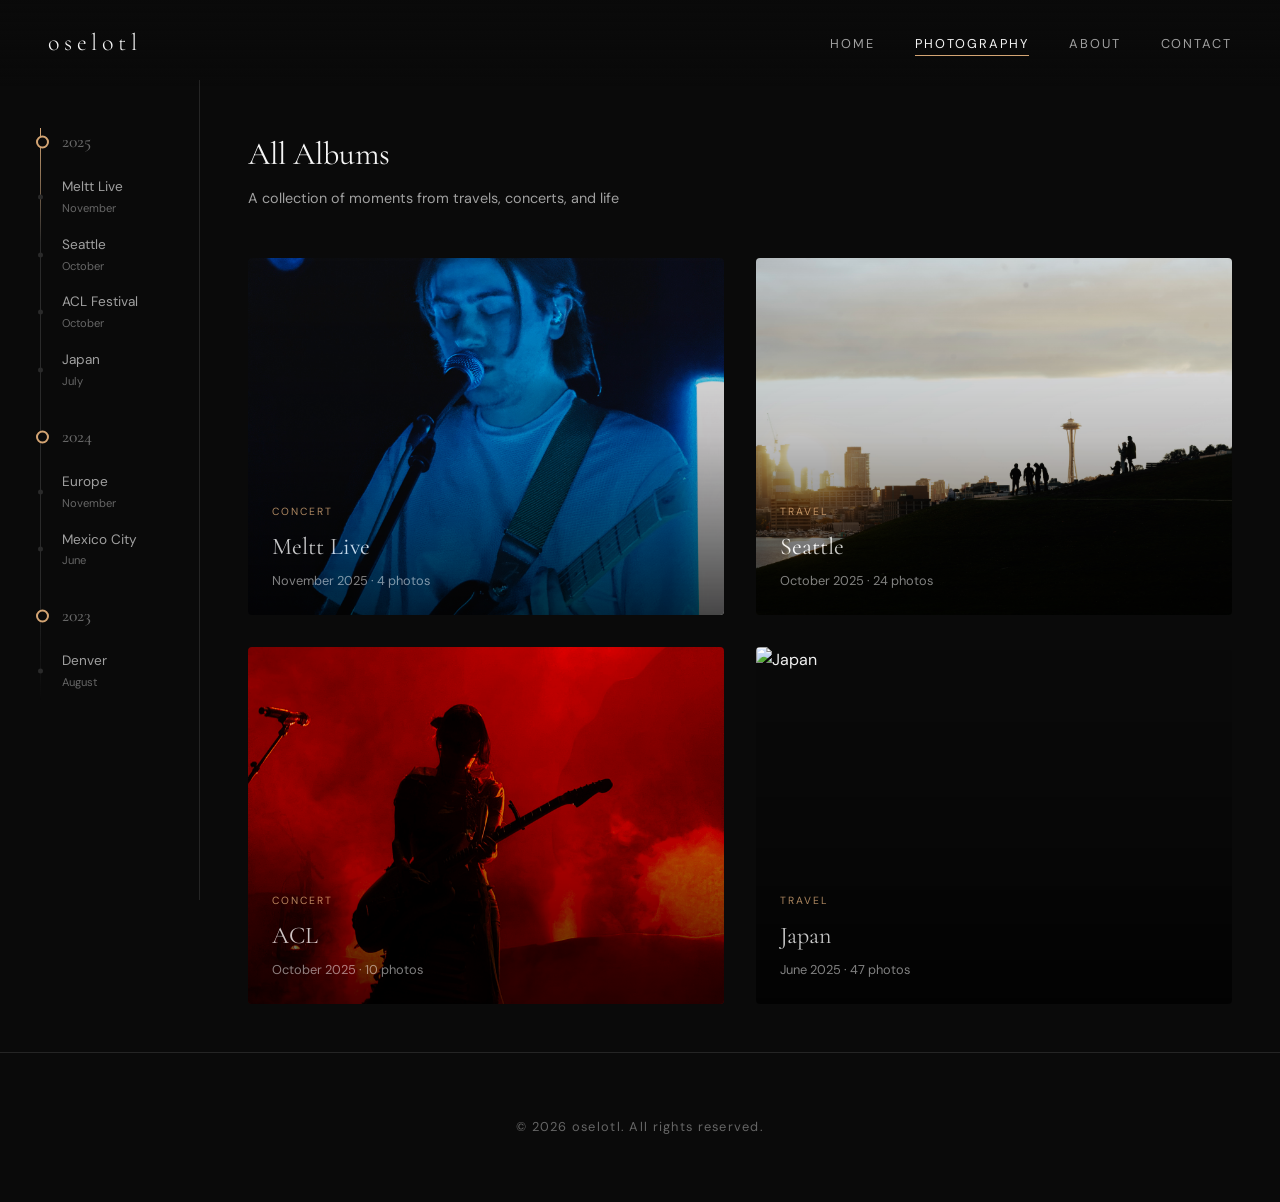
==== commit de6a09d0: "Updates" ====
--- a/index.html
+++ b/index.html
@@ -3,7 +3,7 @@
 <head>
     <meta charset="UTF-8">
     <meta name="viewport" content="width=device-width, initial-scale=1.0">
-    <title>Photography Portfolio</title>
+    <title>oselotl's photos</title>
     
     <!-- Fonts -->
     <link rel="preconnect" href="https://fonts.googleapis.com">
@@ -19,72 +19,80 @@
 <body>
     <!-- Navigation -->
     <nav class="nav">
-        <a href="#" class="logo">PORTFOLIO</a>
+        <a href="#" class="logo" onclick="showSection('home'); return false;">oselotl</a>
         <ul class="nav-links">
-            <li><a href="#">Home</a></li>
-            <li><a href="#" class="active">Photography</a></li>
-            <li><a href="#">About</a></li>
-            <li><a href="#">Contact</a></li>
+            <li><a href="#" onclick="showSection('home'); return false;">Home</a></li>
+            <li><a href="#" class="active" onclick="showSection('photography'); return false;">Photography</a></li>
+            <li><a href="#" onclick="showSection('about'); return false;">About</a></li>
+            <li><a href="#" onclick="showSection('contact'); return false;">Contact</a></li>
         </ul>
     </nav>
 
-    <!-- Hero -->
-    <section class="hero">
-        <div class="hero-content">
-            <h1>Photography</h1>
-            <p>Moments Captured in Time</p>
-        </div>
-    </section>
+    <!-- Home Section -->
+    <div id="home-section" class="page-section">
+        <section class="hero">
+            <div class="hero-content">
+                <h1>Welcome</h1>
+                <p></p>
+                <button class="hero-button" onclick="showSection('photography')">View Photography</button>
+            </div>
+        </section>
+    </div>
 
     <!-- Photography Section -->
+    <div id="photography-section" class="page-section active">
     <section class="photography-section">
         <!-- Timeline Sidebar -->
         <aside class="timeline-sidebar">
             <div class="timeline">
+                <!-- 2025 -->
+                <div class="timeline-year">
+                    <div class="timeline-year-label">2025</div>
+                    <a class="timeline-album" data-album="meltt-2025">
+                        Meltt Live
+                        <span class="timeline-album-date">November</span>
+                    </a>
+                    <a class="timeline-album" data-album="seattle-2025">
+                        Seattle
+                        <span class="timeline-album-date">October</span>
+                    </a>
+                    <a class="timeline-album" data-album="acl-2025">
+                        ACL Festival
+                        <span class="timeline-album-date">October</span>
+                    </a>
+                    <a class="timeline-album" data-album="japan-2025">
+                        Japan
+                        <span class="timeline-album-date">July</span>
+                    </a>
+                    <!-- <a class="timeline-album" data-album="guadalajara-2025">
+                        Guadalajara
+                        <span class="timeline-album-date">March</span>
+                    </a>
+                    <a class="timeline-album" data-album="summer-family-2024">
+                        Summer Memories
+                        <span class="timeline-album-date">July</span>
+                    </a> -->
+                </div>
+
                 <!-- 2024 -->
                 <div class="timeline-year">
                     <div class="timeline-year-label">2024</div>
-                    <a class="timeline-album" data-album="japan-2024">
-                        Japan
-                        <span class="timeline-album-date">October</span>
-                    </a>
-                    <a class="timeline-album" data-album="radiohead-2024">
-                        Radiohead Live
-                        <span class="timeline-album-date">August</span>
-                    </a>
-                    <a class="timeline-album" data-album="summer-family-2024">
-                        Summer Memories
-                        <span class="timeline-album-date">July</span>
+                    <a class="timeline-album" data-album="europe-2024">
+                        Europe
+                        <span class="timeline-album-date">November</span>
+                    </a>
+                    <a class="timeline-album" data-album="cdmx-2024">
+                        Mexico City
+                        <span class="timeline-album-date">June</span>
                     </a>
                 </div>
 
                 <!-- 2023 -->
                 <div class="timeline-year">
                     <div class="timeline-year-label">2023</div>
-                    <a class="timeline-album" data-album="iceland-2023">
-                        Iceland
-                        <span class="timeline-album-date">September</span>
-                    </a>
-                    <a class="timeline-album" data-album="arcade-fire-2023">
-                        Arcade Fire
-                        <span class="timeline-album-date">June</span>
-                    </a>
-                    <a class="timeline-album" data-album="holidays-2023">
-                        Holiday Season
-                        <span class="timeline-album-date">December</span>
-                    </a>
-                </div>
-
-                <!-- 2022 -->
-                <div class="timeline-year">
-                    <div class="timeline-year-label">2022</div>
-                    <a class="timeline-album" data-album="portugal-2022">
-                        Portugal
-                        <span class="timeline-album-date">May</span>
-                    </a>
-                    <a class="timeline-album" data-album="bon-iver-2022">
-                        Bon Iver
-                        <span class="timeline-album-date">March</span>
+                    <a class="timeline-album" data-album="denver-2023">
+                        Denver
+                        <span class="timeline-album-date">August</span>
                     </a>
                 </div>
             </div>
@@ -99,88 +107,467 @@
                     <p>A collection of moments from travels, concerts, and life</p>
                 </div>
                 <div class="albums-grid">
+                    <!-- Meltt Concert -->
+                    <div class="album-card" data-album="meltt-2025">
+                        <img src="images/concerts/meltt/cover.jpg" alt="Meltt Concert">
+                        <div class="album-card-overlay">
+                            <span class="album-card-type">Concert</span>
+                            <h3 class="album-card-title">Meltt Live</h3>
+                            <span class="album-card-meta">November 2025 · 4 photos</span>
+                        </div>
+                    </div>
+
+                    <!-- Seattle -->
+                    <div class="album-card" data-album="seattle-2025">
+                        <img src="images/travel/seattle/cover.jpeg" alt="Seattle">
+                        <div class="album-card-overlay">
+                            <span class="album-card-type">Travel</span>
+                            <h3 class="album-card-title">Seattle</h3>
+                            <span class="album-card-meta">October 2025 · 24 photos</span>
+                        </div>
+                    </div>
+
+                    <!-- ACL -->
+                    <div class="album-card" data-album="acl-2025">
+                        <img src="images/concerts/acl25/cover.jpeg" alt="ACL">
+                        <div class="album-card-overlay">
+                            <span class="album-card-type">Concert</span>
+                            <h3 class="album-card-title">ACL</h3>
+                            <span class="album-card-meta">October 2025 · 10 photos</span>
+                        </div>
+                    </div>
+
                     <!-- Japan Trip -->
-                    <div class="album-card" data-album="japan-2024">
-                        <img src="images/japan/cover.jpg" alt="Japan">
+                    <div class="album-card" data-album="japan-2025">
+                        <img src="images/travel/japan/tokyo/cover.jpeg" alt="Japan">
                         <div class="album-card-overlay">
                             <span class="album-card-type">Travel</span>
                             <h3 class="album-card-title">Japan</h3>
-                            <span class="album-card-meta">October 2024 · 47 photos</span>
-                        </div>
-                    </div>
-
-                    <!-- Radiohead Concert -->
-                    <div class="album-card" data-album="radiohead-2024">
-                        <img src="images/concerts/radiohead/cover.jpg" alt="Radiohead Concert">
-                        <div class="album-card-overlay">
-                            <span class="album-card-type">Concert</span>
-                            <h3 class="album-card-title">Radiohead Live</h3>
-                            <span class="album-card-meta">August 2024 · 32 photos</span>
-                        </div>
-                    </div>
+                            <span class="album-card-meta">June 2025 · 47 photos</span>
+                        </div>
+                    </div>                    
 
                     <!-- Summer Family -->
-                    <div class="album-card" data-album="summer-family-2024">
+                    <!-- <div class="album-card" data-album="summer-family-2024">
                         <img src="images/family/summer-2024/cover.jpg" alt="Summer Memories">
                         <div class="album-card-overlay">
                             <span class="album-card-type">Family</span>
                             <h3 class="album-card-title">Summer Memories</h3>
                             <span class="album-card-meta">July 2024 · 28 photos</span>
                         </div>
-                    </div>
-
-                    <!-- Iceland -->
-                    <div class="album-card" data-album="iceland-2023">
-                        <img src="images/iceland/cover.jpg" alt="Iceland">
-                        <div class="album-card-overlay">
-                            <span class="album-card-type">Travel</span>
-                            <h3 class="album-card-title">Iceland</h3>
-                            <span class="album-card-meta">September 2023 · 63 photos</span>
-                        </div>
-                    </div>
-
-                    <!-- Arcade Fire -->
-                    <div class="album-card" data-album="arcade-fire-2023">
-                        <img src="images/concerts/arcade-fire/cover.jpg" alt="Arcade Fire">
-                        <div class="album-card-overlay">
-                            <span class="album-card-type">Concert</span>
-                            <h3 class="album-card-title">Arcade Fire</h3>
-                            <span class="album-card-meta">June 2023 · 24 photos</span>
-                        </div>
-                    </div>
-
-                    <!-- Holiday Season -->
-                    <div class="album-card" data-album="holidays-2023">
-                        <img src="images/family/holidays-2023/cover.jpg" alt="Holiday Season">
-                        <div class="album-card-overlay">
-                            <span class="album-card-type">Family</span>
-                            <h3 class="album-card-title">Holiday Season</h3>
-                            <span class="album-card-meta">December 2023 · 41 photos</span>
-                        </div>
-                    </div>
+                    </div> -->
                 </div>
             </div>
 
             <!-- ============================================== -->
-            <!-- TRIP ALBUM TEMPLATE: Japan -->
+            <!-- CONCERT ALBUM TEMPLATE: Meltt -->
             <!-- ============================================== -->
-            <div class="album-detail" id="album-japan-2024">
+            <div class="album-detail" id="album-meltt-2025">
                 <div class="album-detail-header">
                     <a class="back-button" onclick="showAlbumGrid()">
                         <svg xmlns="http://www.w3.org/2000/svg" width="16" height="16" viewBox="0 0 24 24" fill="none" stroke="currentColor" stroke-width="2" stroke-linecap="round" stroke-linejoin="round"><path d="M19 12H5"/><polyline points="12 19 5 12 12 5"/></svg>
                         Back to Albums
                     </a>
+                    <h1 class="album-detail-title">Meltt Live</h1>
+                    <div class="album-detail-meta">
+                        <span><strong>Type:</strong> Concert</span>
+                        <span><strong>Date:</strong> November 9, 2025</span>
+                        <span><strong>Photos:</strong> 4</span>
+                        <span><strong>Venue:</strong> The Ballroom @ Spiderhouse </span>
+                    </div>
+                    <p class="album-description">
+                        Such a great time!
+                    </p>
+                </div>
+
+                <div class="concert-section">
+                    <!-- <h3 class="section-title">Concert Details</h3>
+                    <div class="concert-info">
+                        <div class="concert-info-item">
+                            <div class="concert-info-label">Artist</div>
+                            <div class="concert-info-value">Meltt</div>
+                        </div>
+                        <div class="concert-info-item">
+                            <div class="concert-info-label">Venue</div>
+                            <div class="concert-info-value">Madison Square Garden</div>
+                        </div>
+                        <div class="concert-info-item">
+                            <div class="concert-info-label">Date</div>
+                            <div class="concert-info-value">August 15, 2024</div>
+                        </div>
+                        <div class="concert-info-item">
+                            <div class="concert-info-label">Songs Played</div>
+                            <div class="concert-info-value">23 songs</div>
+                        </div>
+                    </div> -->
+
+                    <h3 class="section-title">Favorite Songs Playlist</h3>
+                    <iframe data-testid="embed-iframe" style="border-radius:12px" src="https://open.spotify.com/embed/playlist/3jDiRy4Lz2htlMlD3Cpb26?utm_source=generator&theme=0" width="100%" height="352" frameBorder="0" allowfullscreen="" allow="autoplay; clipboard-write; encrypted-media; fullscreen; picture-in-picture" loading="lazy"></iframe>
+                </div>
+
+                <div class="photo-gallery">
+                    <h3 class="section-title">Photos</h3>
+                    <div class="gallery-masonry">
+                        <div class="gallery-item" onclick="openLightbox(this)">
+                            <img src="images/concerts/meltt/cover.jpg" alt="Stage">
+                            <div class="gallery-item-overlay">
+                                <svg xmlns="http://www.w3.org/2000/svg" viewBox="0 0 24 24" fill="none" stroke="currentColor" stroke-width="2" stroke-linecap="round" stroke-linejoin="round"><circle cx="11" cy="11" r="8"/><path d="m21 21-4.3-4.3"/><path d="M11 8v6"/><path d="M8 11h6"/></svg>
+                            </div>
+                        </div>
+                        <div class="gallery-item" onclick="openLightbox(this)">
+                            <img src="images/concerts/meltt/photo-01.jpg" alt="Stage">
+                            <div class="gallery-item-overlay">
+                                <svg xmlns="http://www.w3.org/2000/svg" viewBox="0 0 24 24" fill="none" stroke="currentColor" stroke-width="2" stroke-linecap="round" stroke-linejoin="round"><circle cx="11" cy="11" r="8"/><path d="m21 21-4.3-4.3"/><path d="M11 8v6"/><path d="M8 11h6"/></svg>
+                            </div>
+                        </div>
+                        <div class="gallery-item" onclick="openLightbox(this)">
+                            <img src="images/concerts/meltt/photo-02.jpg" alt="Guitar">
+                            <div class="gallery-item-overlay">
+                                <svg xmlns="http://www.w3.org/2000/svg" viewBox="0 0 24 24" fill="none" stroke="currentColor" stroke-width="2" stroke-linecap="round" stroke-linejoin="round"><circle cx="11" cy="11" r="8"/><path d="m21 21-4.3-4.3"/><path d="M11 8v6"/><path d="M8 11h6"/></svg>
+                            </div>
+                        </div>
+                        <div class="gallery-item" onclick="openLightbox(this)">
+                            <img src="images/concerts/meltt/photo-03.jpg" alt="Lights">
+                            <div class="gallery-item-overlay">
+                                <svg xmlns="http://www.w3.org/2000/svg" viewBox="0 0 24 24" fill="none" stroke="currentColor" stroke-width="2" stroke-linecap="round" stroke-linejoin="round"><circle cx="11" cy="11" r="8"/><path d="m21 21-4.3-4.3"/><path d="M11 8v6"/><path d="M8 11h6"/></svg>
+                            </div>
+                        </div>
+                        <!-- Add more photos as needed -->
+                    </div>
+                </div>
+            </div>
+
+            <!-- ============================================== -->
+            <!-- TRIP ALBUM TEMPLATE: Seattle -->
+            <!-- ============================================== -->
+            <div class="album-detail" id="album-seattle-2025">
+                <div class="album-detail-header">
+                    <a class="back-button" onclick="showAlbumGrid()">
+                        <svg xmlns="http://www.w3.org/2000/svg" width="16" height="16" viewBox="0 0 24 24" fill="none" stroke="currentColor" stroke-width="2" stroke-linecap="round" stroke-linejoin="round"><path d="M19 12H5"/><polyline points="12 19 5 12 12 5"/></svg>
+                        Back to Albums
+                    </a>
+                    <h1 class="album-detail-title">Seattle</h1>
+                    <div class="album-detail-meta">
+                        <span><strong>Type:</strong> Travel</span>
+                        <span><strong>Date:</strong> October 16-20, 2025</span>
+                        <span><strong>Photos:</strong> 24</span>
+                        <span><strong>Locations:</strong> Seattle</span>
+                    </div>
+                    <p class="album-description">
+                        A quick trip to Seattle to visit friends.
+                    </p>
+                </div>
+
+                <div class="trip-section">
+                    <h3 class="section-title">Journey Map</h3>
+                    <div class="map-container">
+                        <div id="seattle-map"></div>
+                    </div>
+
+                    <h3 class="section-title">Trip Timeline</h3>
+                    <div class="trip-timeline">
+                        <div class="trip-day active" data-day="1">
+                            <span class="trip-day-label">Day 1</span>
+                            <div class="trip-day-date">Oct 16</div>
+                            <div class="trip-day-location">Downtown Seattle</div>
+                        </div>
+                        <div class="trip-day" data-day="2">
+                            <span class="trip-day-label">Day 2</span>
+                            <div class="trip-day-date">Oct 17</div>
+                            <div class="trip-day-location">Rattlesnake Ledge Trail</div>
+                        </div>
+                        <div class="trip-day" data-day="4">
+                            <span class="trip-day-label">Day 4</span>
+                            <div class="trip-day-date">Oct 19</div>
+                            <div class="trip-day-location">Gas Works Park</div>
+                        </div>
+                    </div>
+                </div>
+
+                <div class="photo-gallery">
+                    <h3 class="section-title">Photos</h3>
+                    <div class="gallery-masonry" id="seattle-gallery">
+                        <!-- Day 1 Photos -->
+                         <div class="gallery-item" data-day="1" onclick="openLightbox(this)">
+                            <img src="images/travel/seattle/space-needle.jpeg" alt="Space Needle iPhone">
+                            <div class="gallery-item-overlay">
+                                <svg xmlns="http://www.w3.org/2000/svg" viewBox="0 0 24 24" fill="none" stroke="currentColor" stroke-width="2" stroke-linecap="round" stroke-linejoin="round"><circle cx="11" cy="11" r="8"/><path d="m21 21-4.3-4.3"/><path d="M11 8v6"/><path d="M8 11h6"/></svg>
+                            </div>
+                        </div>
+                        <div class="gallery-item" data-day="1" onclick="openLightbox(this)">
+                            <img src="images/travel/seattle/seattle-01.jpeg" alt="Space Needle">
+                            <div class="gallery-item-overlay">
+                                <svg xmlns="http://www.w3.org/2000/svg" viewBox="0 0 24 24" fill="none" stroke="currentColor" stroke-width="2" stroke-linecap="round" stroke-linejoin="round"><circle cx="11" cy="11" r="8"/><path d="m21 21-4.3-4.3"/><path d="M11 8v6"/><path d="M8 11h6"/></svg>
+                            </div>
+                        </div>
+                        <div class="gallery-item" data-day="1" onclick="openLightbox(this)">
+                            <img src="images/travel/seattle/seattle-02.jpeg" alt="Space Needle B&W">
+                            <div class="gallery-item-overlay">
+                                <svg xmlns="http://www.w3.org/2000/svg" viewBox="0 0 24 24" fill="none" stroke="currentColor" stroke-width="2" stroke-linecap="round" stroke-linejoin="round"><circle cx="11" cy="11" r="8"/><path d="m21 21-4.3-4.3"/><path d="M11 8v6"/><path d="M8 11h6"/></svg>
+                            </div>
+                        </div>
+                        <div class="gallery-item" data-day="1" onclick="openLightbox(this)">
+                            <img src="images/travel/seattle/seattle-03.jpeg" alt="Space Needle Distance">
+                            <div class="gallery-item-overlay">
+                                <svg xmlns="http://www.w3.org/2000/svg" viewBox="0 0 24 24" fill="none" stroke="currentColor" stroke-width="2" stroke-linecap="round" stroke-linejoin="round"><circle cx="11" cy="11" r="8"/><path d="m21 21-4.3-4.3"/><path d="M11 8v6"/><path d="M8 11h6"/></svg>
+                            </div>
+                        </div>
+                        <div class="gallery-item" data-day="1" onclick="openLightbox(this)">
+                            <img src="images/travel/seattle/seattle-04.jpeg" alt="Diana Peace">
+                            <div class="gallery-item-overlay">
+                                <svg xmlns="http://www.w3.org/2000/svg" viewBox="0 0 24 24" fill="none" stroke="currentColor" stroke-width="2" stroke-linecap="round" stroke-linejoin="round"><circle cx="11" cy="11" r="8"/><path d="m21 21-4.3-4.3"/><path d="M11 8v6"/><path d="M8 11h6"/></svg>
+                            </div>
+                        </div>
+                        <div class="gallery-item" data-day="1" onclick="openLightbox(this)">
+                            <img src="images/travel/seattle/seattle-05.jpeg" alt="The Eagle Has Landed">
+                            <div class="gallery-item-overlay">
+                                <svg xmlns="http://www.w3.org/2000/svg" viewBox="0 0 24 24" fill="none" stroke="currentColor" stroke-width="2" stroke-linecap="round" stroke-linejoin="round"><circle cx="11" cy="11" r="8"/><path d="m21 21-4.3-4.3"/><path d="M11 8v6"/><path d="M8 11h6"/></svg>
+                            </div>
+                        </div>
+                        <div class="gallery-item" data-day="1" onclick="openLightbox(this)">
+                            <img src="images/travel/seattle/seattle-06.jpeg" alt="Berry Good">
+                            <div class="gallery-item-overlay">
+                                <svg xmlns="http://www.w3.org/2000/svg" viewBox="0 0 24 24" fill="none" stroke="currentColor" stroke-width="2" stroke-linecap="round" stroke-linejoin="round"><circle cx="11" cy="11" r="8"/><path d="m21 21-4.3-4.3"/><path d="M11 8v6"/><path d="M8 11h6"/></svg>
+                            </div>
+                        </div>
+                        <div class="gallery-item" data-day="1" onclick="openLightbox(this)">
+                            <img src="images/travel/seattle/seattle-07.jpeg" alt="Kids Building">
+                            <div class="gallery-item-overlay">
+                                <svg xmlns="http://www.w3.org/2000/svg" viewBox="0 0 24 24" fill="none" stroke="currentColor" stroke-width="2" stroke-linecap="round" stroke-linejoin="round"><circle cx="11" cy="11" r="8"/><path d="m21 21-4.3-4.3"/><path d="M11 8v6"/><path d="M8 11h6"/></svg>
+                            </div>
+                        </div>
+                        <div class="gallery-item" data-day="1" onclick="openLightbox(this)">
+                            <img src="images/travel/seattle/public-market.jpeg" alt="Public Market">
+                            <div class="gallery-item-overlay">
+                                <svg xmlns="http://www.w3.org/2000/svg" viewBox="0 0 24 24" fill="none" stroke="currentColor" stroke-width="2" stroke-linecap="round" stroke-linejoin="round"><circle cx="11" cy="11" r="8"/><path d="m21 21-4.3-4.3"/><path d="M11 8v6"/><path d="M8 11h6"/></svg>
+                            </div>
+                        </div>
+                        <div class="gallery-item" data-day="1" onclick="openLightbox(this)">
+                            <img src="images/travel/seattle/hogwarts.jpeg" alt="Hogwarts">
+                            <div class="gallery-item-overlay">
+                                <svg xmlns="http://www.w3.org/2000/svg" viewBox="0 0 24 24" fill="none" stroke="currentColor" stroke-width="2" stroke-linecap="round" stroke-linejoin="round"><circle cx="11" cy="11" r="8"/><path d="m21 21-4.3-4.3"/><path d="M11 8v6"/><path d="M8 11h6"/></svg>
+                            </div>
+                        </div>
+                        <!-- Day 2 Photos -->
+                        <div class="gallery-item" data-day="2" onclick="openLightbox(this)">
+                            <img src="images/travel/seattle/trail-01.jpeg" alt="Rattlesnake Ledge">
+                            <div class="gallery-item-overlay">
+                                <svg xmlns="http://www.w3.org/2000/svg" viewBox="0 0 24 24" fill="none" stroke="currentColor" stroke-width="2" stroke-linecap="round" stroke-linejoin="round"><circle cx="11" cy="11" r="8"/><path d="m21 21-4.3-4.3"/><path d="M11 8v6"/><path d="M8 11h6"/></svg>
+                            </div>
+                        </div>
+                        <div class="gallery-item" data-day="2" onclick="openLightbox(this)">
+                            <img src="images/travel/seattle/trail-02.jpeg" alt="Rattlesnake Ledge">
+                            <div class="gallery-item-overlay">
+                                <svg xmlns="http://www.w3.org/2000/svg" viewBox="0 0 24 24" fill="none" stroke="currentColor" stroke-width="2" stroke-linecap="round" stroke-linejoin="round"><circle cx="11" cy="11" r="8"/><path d="m21 21-4.3-4.3"/><path d="M11 8v6"/><path d="M8 11h6"/></svg>
+                            </div>
+                        </div>
+                        <div class="gallery-item" data-day="2" onclick="openLightbox(this)">
+                            <img src="images/travel/seattle/trail-03.jpeg" alt="Rattlesnake Ledge">
+                            <div class="gallery-item-overlay">
+                                <svg xmlns="http://www.w3.org/2000/svg" viewBox="0 0 24 24" fill="none" stroke="currentColor" stroke-width="2" stroke-linecap="round" stroke-linejoin="round"><circle cx="11" cy="11" r="8"/><path d="m21 21-4.3-4.3"/><path d="M11 8v6"/><path d="M8 11h6"/></svg>
+                            </div>
+                        </div>
+                        <div class="gallery-item" data-day="2" onclick="openLightbox(this)">
+                            <img src="images/travel/seattle/seattle-08.jpeg" alt="Rattlesnake Ledge">
+                            <div class="gallery-item-overlay">
+                                <svg xmlns="http://www.w3.org/2000/svg" viewBox="0 0 24 24" fill="none" stroke="currentColor" stroke-width="2" stroke-linecap="round" stroke-linejoin="round"><circle cx="11" cy="11" r="8"/><path d="m21 21-4.3-4.3"/><path d="M11 8v6"/><path d="M8 11h6"/></svg>
+                            </div>
+                        </div>
+                        <div class="gallery-item" data-day="2" onclick="openLightbox(this)">
+                            <img src="images/travel/seattle/seattle-09.jpeg" alt="Rattlesnake Ledge">
+                            <div class="gallery-item-overlay">
+                                <svg xmlns="http://www.w3.org/2000/svg" viewBox="0 0 24 24" fill="none" stroke="currentColor" stroke-width="2" stroke-linecap="round" stroke-linejoin="round"><circle cx="11" cy="11" r="8"/><path d="m21 21-4.3-4.3"/><path d="M11 8v6"/><path d="M8 11h6"/></svg>
+                            </div>
+                        </div>
+                        <div class="gallery-item" data-day="2" onclick="openLightbox(this)">
+                            <img src="images/travel/seattle/seattle-10.jpeg" alt="Rattlesnake Ledge">
+                            <div class="gallery-item-overlay">
+                                <svg xmlns="http://www.w3.org/2000/svg" viewBox="0 0 24 24" fill="none" stroke="currentColor" stroke-width="2" stroke-linecap="round" stroke-linejoin="round"><circle cx="11" cy="11" r="8"/><path d="m21 21-4.3-4.3"/><path d="M11 8v6"/><path d="M8 11h6"/></svg>
+                            </div>
+                        </div>
+                        <!-- Day 3 Photos -->
+                        <div class="gallery-item" data-day="4" onclick="openLightbox(this)">
+                            <img src="images/travel/seattle/cover.jpeg" alt="Seattle City Silhoutte">
+                            <div class="gallery-item-overlay">
+                                <svg xmlns="http://www.w3.org/2000/svg" viewBox="0 0 24 24" fill="none" stroke="currentColor" stroke-width="2" stroke-linecap="round" stroke-linejoin="round"><circle cx="11" cy="11" r="8"/><path d="m21 21-4.3-4.3"/><path d="M11 8v6"/><path d="M8 11h6"/></svg>
+                            </div>
+                        </div>
+                        <div class="gallery-item" data-day="4" onclick="openLightbox(this)">
+                            <img src="images/travel/seattle/diana.jpeg" alt="Diana">
+                            <div class="gallery-item-overlay">
+                                <svg xmlns="http://www.w3.org/2000/svg" viewBox="0 0 24 24" fill="none" stroke="currentColor" stroke-width="2" stroke-linecap="round" stroke-linejoin="round"><circle cx="11" cy="11" r="8"/><path d="m21 21-4.3-4.3"/><path d="M11 8v6"/><path d="M8 11h6"/></svg>
+                            </div>
+                        </div>
+                        <div class="gallery-item" data-day="4" onclick="openLightbox(this)">
+                            <img src="images/travel/seattle/gasworks.jpeg" alt="Gas Works Park">
+                            <div class="gallery-item-overlay">
+                                <svg xmlns="http://www.w3.org/2000/svg" viewBox="0 0 24 24" fill="none" stroke="currentColor" stroke-width="2" stroke-linecap="round" stroke-linejoin="round"><circle cx="11" cy="11" r="8"/><path d="m21 21-4.3-4.3"/><path d="M11 8v6"/><path d="M8 11h6"/></svg>
+                            </div>
+                        </div>
+                        <div class="gallery-item" data-day="4" onclick="openLightbox(this)">
+                            <img src="images/travel/seattle/bicyclist.jpeg" alt="bicyclist">
+                            <div class="gallery-item-overlay">
+                                <svg xmlns="http://www.w3.org/2000/svg" viewBox="0 0 24 24" fill="none" stroke="currentColor" stroke-width="2" stroke-linecap="round" stroke-linejoin="round"><circle cx="11" cy="11" r="8"/><path d="m21 21-4.3-4.3"/><path d="M11 8v6"/><path d="M8 11h6"/></svg>
+                            </div>
+                        </div>
+                        <div class="gallery-item" data-day="4" onclick="openLightbox(this)">
+                            <img src="images/travel/seattle/ducks.jpeg" alt="Ducks">
+                            <div class="gallery-item-overlay">
+                                <svg xmlns="http://www.w3.org/2000/svg" viewBox="0 0 24 24" fill="none" stroke="currentColor" stroke-width="2" stroke-linecap="round" stroke-linejoin="round"><circle cx="11" cy="11" r="8"/><path d="m21 21-4.3-4.3"/><path d="M11 8v6"/><path d="M8 11h6"/></svg>
+                            </div>
+                        </div>
+                        <div class="gallery-item" data-day="4" onclick="openLightbox(this)">
+                            <img src="images/travel/seattle/double-rainbow.jpeg" alt="Double Rainbow">
+                            <div class="gallery-item-overlay">
+                                <svg xmlns="http://www.w3.org/2000/svg" viewBox="0 0 24 24" fill="none" stroke="currentColor" stroke-width="2" stroke-linecap="round" stroke-linejoin="round"><circle cx="11" cy="11" r="8"/><path d="m21 21-4.3-4.3"/><path d="M11 8v6"/><path d="M8 11h6"/></svg>
+                            </div>
+                        </div>
+                        <div class="gallery-item" data-day="4" onclick="openLightbox(this)">
+                            <img src="images/travel/seattle/gasworks-pub.jpeg" alt="Gas Works Park">
+                            <div class="gallery-item-overlay">
+                                <svg xmlns="http://www.w3.org/2000/svg" viewBox="0 0 24 24" fill="none" stroke="currentColor" stroke-width="2" stroke-linecap="round" stroke-linejoin="round"><circle cx="11" cy="11" r="8"/><path d="m21 21-4.3-4.3"/><path d="M11 8v6"/><path d="M8 11h6"/></svg>
+                            </div>
+                        </div>
+                    </div>
+                </div>
+            </div>
+
+            <!-- ============================================== -->
+            <!-- CONCERT ALBUM TEMPLATE: ACL 25 -->
+            <!-- ============================================== -->
+            <div class="album-detail" id="album-acl-2025">
+                <div class="album-detail-header">
+                    <a class="back-button" onclick="showAlbumGrid()">
+                        <svg xmlns="http://www.w3.org/2000/svg" width="16" height="16" viewBox="0 0 24 24" fill="none" stroke="currentColor" stroke-width="2" stroke-linecap="round" stroke-linejoin="round"><path d="M19 12H5"/><polyline points="12 19 5 12 12 5"/></svg>
+                        Back to Albums
+                    </a>
+                    <h1 class="album-detail-title">ACL 25</h1>
+                    <div class="album-detail-meta">
+                        <span><strong>Type:</strong> Concert</span>
+                        <span><strong>Date:</strong> November 9, 2025</span>
+                        <span><strong>Photos:</strong> 10</span>
+                        <span><strong>Venue:</strong> Zilker Park </span>
+                    </div>
+                    <p class="album-description">
+                        Finally got a chance to see some long time favorites: Empire of the Sun, The Strokes, The Killers. 
+                        <br>
+                        Also got a chance to check out more recent faves like Japenese Breakfast and Wet Leg.
+                        <br>
+                        <br>
+                        These were all taken on the iPhone 15 Pro Max since I wasn't allowed to take any cameras to the event.
+                    </p>
+                </div>
+
+                <div class="concert-section">
+                    <!-- <h3 class="section-title">Concert Details</h3>
+                    <div class="concert-info">
+                        <div class="concert-info-item">
+                            <div class="concert-info-label">Artist</div>
+                            <div class="concert-info-value">Meltt</div>
+                        </div>
+                        <div class="concert-info-item">
+                            <div class="concert-info-label">Venue</div>
+                            <div class="concert-info-value">Madison Square Garden</div>
+                        </div>
+                        <div class="concert-info-item">
+                            <div class="concert-info-label">Date</div>
+                            <div class="concert-info-value">August 15, 2024</div>
+                        </div>
+                        <div class="concert-info-item">
+                            <div class="concert-info-label">Songs Played</div>
+                            <div class="concert-info-value">23 songs</div>
+                        </div>
+                    </div> -->
+
+                    <h3 class="section-title">Favorite Songs Playlist</h3>
+                    <iframe data-testid="embed-iframe" style="border-radius:12px" src="https://open.spotify.com/embed/playlist/4YDaGhi92OtDBSNZuOjd2F?utm_source=generator&theme=0" width="100%" height="352" frameBorder="0" allowfullscreen="" allow="autoplay; clipboard-write; encrypted-media; fullscreen; picture-in-picture" loading="lazy"></iframe>
+                </div>
+
+                <div class="photo-gallery">
+                    <h3 class="section-title">Photos</h3>
+                    <div class="gallery-masonry">
+                        <div class="gallery-item" onclick="openLightbox(this)">
+                            <img src="images/concerts/acl25/cover.jpeg" alt="Stage">
+                            <div class="gallery-item-overlay">
+                                <svg xmlns="http://www.w3.org/2000/svg" viewBox="0 0 24 24" fill="none" stroke="currentColor" stroke-width="2" stroke-linecap="round" stroke-linejoin="round"><circle cx="11" cy="11" r="8"/><path d="m21 21-4.3-4.3"/><path d="M11 8v6"/><path d="M8 11h6"/></svg>
+                            </div>
+                        </div>
+                        <div class="gallery-item" onclick="openLightbox(this)">
+                            <img src="images/concerts/acl25/jbreakie-01.jpeg" alt="Lights">
+                            <div class="gallery-item-overlay">
+                                <svg xmlns="http://www.w3.org/2000/svg" viewBox="0 0 24 24" fill="none" stroke="currentColor" stroke-width="2" stroke-linecap="round" stroke-linejoin="round"><circle cx="11" cy="11" r="8"/><path d="m21 21-4.3-4.3"/><path d="M11 8v6"/><path d="M8 11h6"/></svg>
+                            </div>
+                        </div>
+                        <div class="gallery-item" onclick="openLightbox(this)">
+                            <img src="images/concerts/acl25/empire-01.jpeg" alt="Stage">
+                            <div class="gallery-item-overlay">
+                                <svg xmlns="http://www.w3.org/2000/svg" viewBox="0 0 24 24" fill="none" stroke="currentColor" stroke-width="2" stroke-linecap="round" stroke-linejoin="round"><circle cx="11" cy="11" r="8"/><path d="m21 21-4.3-4.3"/><path d="M11 8v6"/><path d="M8 11h6"/></svg>
+                            </div>
+                        </div>
+                        <div class="gallery-item" onclick="openLightbox(this)">
+                            <img src="images/concerts/acl25/empire-02.jpeg" alt="Guitar">
+                            <div class="gallery-item-overlay">
+                                <svg xmlns="http://www.w3.org/2000/svg" viewBox="0 0 24 24" fill="none" stroke="currentColor" stroke-width="2" stroke-linecap="round" stroke-linejoin="round"><circle cx="11" cy="11" r="8"/><path d="m21 21-4.3-4.3"/><path d="M11 8v6"/><path d="M8 11h6"/></svg>
+                            </div>
+                        </div>
+                        <div class="gallery-item" onclick="openLightbox(this)">
+                            <img src="images/concerts/acl25/strokes-01.jpeg" alt="Lights">
+                            <div class="gallery-item-overlay">
+                                <svg xmlns="http://www.w3.org/2000/svg" viewBox="0 0 24 24" fill="none" stroke="currentColor" stroke-width="2" stroke-linecap="round" stroke-linejoin="round"><circle cx="11" cy="11" r="8"/><path d="m21 21-4.3-4.3"/><path d="M11 8v6"/><path d="M8 11h6"/></svg>
+                            </div>
+                        </div>
+                        <div class="gallery-item" onclick="openLightbox(this)">
+                            <img src="images/concerts/acl25/strokes-02.jpeg" alt="Lights">
+                            <div class="gallery-item-overlay">
+                                <svg xmlns="http://www.w3.org/2000/svg" viewBox="0 0 24 24" fill="none" stroke="currentColor" stroke-width="2" stroke-linecap="round" stroke-linejoin="round"><circle cx="11" cy="11" r="8"/><path d="m21 21-4.3-4.3"/><path d="M11 8v6"/><path d="M8 11h6"/></svg>
+                            </div>
+                        </div>
+                        <div class="gallery-item" onclick="openLightbox(this)">
+                            <img src="images/concerts/acl25/tpain-01.jpeg" alt="Lights">
+                            <div class="gallery-item-overlay">
+                                <svg xmlns="http://www.w3.org/2000/svg" viewBox="0 0 24 24" fill="none" stroke="currentColor" stroke-width="2" stroke-linecap="round" stroke-linejoin="round"><circle cx="11" cy="11" r="8"/><path d="m21 21-4.3-4.3"/><path d="M11 8v6"/><path d="M8 11h6"/></svg>
+                            </div>
+                        </div>
+                        <div class="gallery-item" onclick="openLightbox(this)">
+                            <img src="images/concerts/acl25/tpain-02.jpeg" alt="Lights">
+                            <div class="gallery-item-overlay">
+                                <svg xmlns="http://www.w3.org/2000/svg" viewBox="0 0 24 24" fill="none" stroke="currentColor" stroke-width="2" stroke-linecap="round" stroke-linejoin="round"><circle cx="11" cy="11" r="8"/><path d="m21 21-4.3-4.3"/><path d="M11 8v6"/><path d="M8 11h6"/></svg>
+                            </div>
+                        </div>
+                        <div class="gallery-item" onclick="openLightbox(this)">
+                            <img src="images/concerts/acl25/wetleg-01.jpeg" alt="Lights">
+                            <div class="gallery-item-overlay">
+                                <svg xmlns="http://www.w3.org/2000/svg" viewBox="0 0 24 24" fill="none" stroke="currentColor" stroke-width="2" stroke-linecap="round" stroke-linejoin="round"><circle cx="11" cy="11" r="8"/><path d="m21 21-4.3-4.3"/><path d="M11 8v6"/><path d="M8 11h6"/></svg>
+                            </div>
+                        </div>
+                        <div class="gallery-item" onclick="openLightbox(this)">
+                            <img src="images/concerts/acl25/wetleg-02.jpeg" alt="Lights">
+                            <div class="gallery-item-overlay">
+                                <svg xmlns="http://www.w3.org/2000/svg" viewBox="0 0 24 24" fill="none" stroke="currentColor" stroke-width="2" stroke-linecap="round" stroke-linejoin="round"><circle cx="11" cy="11" r="8"/><path d="m21 21-4.3-4.3"/><path d="M11 8v6"/><path d="M8 11h6"/></svg>
+                            </div>
+                        </div>
+                    </div>
+                </div>
+            </div>
+
+            <!-- ============================================== -->
+            <!-- TRIP ALBUM TEMPLATE: Japan -->
+            <!-- ============================================== -->
+            <div class="album-detail" id="album-japan-2025">
+                <div class="album-detail-header">
+                    <a class="back-button" onclick="showAlbumGrid()">
+                        <svg xmlns="http://www.w3.org/2000/svg" width="16" height="16" viewBox="0 0 24 24" fill="none" stroke="currentColor" stroke-width="2" stroke-linecap="round" stroke-linejoin="round"><path d="M19 12H5"/><polyline points="12 19 5 12 12 5"/></svg>
+                        Back to Albums
+                    </a>
                     <h1 class="album-detail-title">Japan</h1>
                     <div class="album-detail-meta">
                         <span><strong>Type:</strong> Travel</span>
-                        <span><strong>Date:</strong> October 12-26, 2024</span>
+                        <span><strong>Date:</strong> June 27 - July 13, 2025</span>
                         <span><strong>Photos:</strong> 47</span>
-                        <span><strong>Locations:</strong> Tokyo, Kyoto, Osaka, Nara</span>
+                        <span><strong>Locations:</strong> Tokyo, Kyoto, Osaka, Nagoya</span>
                     </div>
                     <p class="album-description">
-                        A two-week journey through Japan during autumn, capturing the vibrant colors of fall foliage, 
-                        ancient temples, bustling city streets, and the quiet moments in between. From the neon-lit 
-                        streets of Tokyo to the serene bamboo groves of Kyoto.
+                        A two-week journey through Japan during the summer. 
                     </p>
                 </div>
 
@@ -194,141 +581,156 @@
                     <div class="trip-timeline">
                         <div class="trip-day active" data-day="1">
                             <span class="trip-day-label">Day 1-4</span>
-                            <div class="trip-day-date">Oct 12-15</div>
+                            <div class="trip-day-date">Jun 27 - Jul 1</div>
                             <div class="trip-day-location">Tokyo</div>
                         </div>
                         <div class="trip-day" data-day="2">
+                            <span class="trip-day-label">Day 4-5</span>
+                            <div class="trip-day-date">Jul 1-2</div>
+                            <div class="trip-day-location">Nagoya</div>
+                        </div>
+                        <div class="trip-day" data-day="3">
                             <span class="trip-day-label">Day 5-8</span>
-                            <div class="trip-day-date">Oct 16-19</div>
+                            <div class="trip-day-date">Jul 2-5</div>
                             <div class="trip-day-location">Kyoto</div>
                         </div>
-                        <div class="trip-day" data-day="3">
-                            <span class="trip-day-label">Day 9-10</span>
-                            <div class="trip-day-date">Oct 20-21</div>
-                            <div class="trip-day-location">Nara</div>
-                        </div>
                         <div class="trip-day" data-day="4">
-                            <span class="trip-day-label">Day 11-14</span>
-                            <div class="trip-day-date">Oct 22-26</div>
+                            <span class="trip-day-label">Day 8-12</span>
+                            <div class="trip-day-date">Jul 5-9</div>
                             <div class="trip-day-location">Osaka</div>
+                        </div>
+                        <div class="trip-day" data-day="4">
+                            <span class="trip-day-label">Day 12-15</span>
+                            <div class="trip-day-date">Jul 9-12</div>
+                            <div class="trip-day-location">Tokyo</div>
                         </div>
                     </div>
                 </div>
 
                 <div class="photo-gallery">
                     <h3 class="section-title">Photos</h3>
-                    <div class="gallery-masonry">
-                        <!-- Add your photos here -->
-                        <div class="gallery-item" onclick="openLightbox(this)">
-                            <img src="images/japan/photo-01.jpg" alt="Fushimi Inari">
-                            <div class="gallery-item-overlay">
-                                <svg xmlns="http://www.w3.org/2000/svg" viewBox="0 0 24 24" fill="none" stroke="currentColor" stroke-width="2" stroke-linecap="round" stroke-linejoin="round"><circle cx="11" cy="11" r="8"/><path d="m21 21-4.3-4.3"/><path d="M11 8v6"/><path d="M8 11h6"/></svg>
-                            </div>
-                        </div>
-                        <div class="gallery-item" onclick="openLightbox(this)">
-                            <img src="images/japan/photo-02.jpg" alt="Tokyo Tower">
-                            <div class="gallery-item-overlay">
-                                <svg xmlns="http://www.w3.org/2000/svg" viewBox="0 0 24 24" fill="none" stroke="currentColor" stroke-width="2" stroke-linecap="round" stroke-linejoin="round"><circle cx="11" cy="11" r="8"/><path d="m21 21-4.3-4.3"/><path d="M11 8v6"/><path d="M8 11h6"/></svg>
-                            </div>
-                        </div>
-                        <div class="gallery-item" onclick="openLightbox(this)">
-                            <img src="images/japan/photo-03.jpg" alt="Bamboo Grove">
-                            <div class="gallery-item-overlay">
-                                <svg xmlns="http://www.w3.org/2000/svg" viewBox="0 0 24 24" fill="none" stroke="currentColor" stroke-width="2" stroke-linecap="round" stroke-linejoin="round"><circle cx="11" cy="11" r="8"/><path d="m21 21-4.3-4.3"/><path d="M11 8v6"/><path d="M8 11h6"/></svg>
-                            </div>
-                        </div>
-                        <!-- Add more photos as needed -->
-                    </div>
-                </div>
-            </div>
-
-            <!-- ============================================== -->
-            <!-- CONCERT ALBUM TEMPLATE: Radiohead -->
-            <!-- ============================================== -->
-            <div class="album-detail" id="album-radiohead-2024">
-                <div class="album-detail-header">
-                    <a class="back-button" onclick="showAlbumGrid()">
-                        <svg xmlns="http://www.w3.org/2000/svg" width="16" height="16" viewBox="0 0 24 24" fill="none" stroke="currentColor" stroke-width="2" stroke-linecap="round" stroke-linejoin="round"><path d="M19 12H5"/><polyline points="12 19 5 12 12 5"/></svg>
-                        Back to Albums
-                    </a>
-                    <h1 class="album-detail-title">Radiohead Live</h1>
-                    <div class="album-detail-meta">
-                        <span><strong>Type:</strong> Concert</span>
-                        <span><strong>Date:</strong> August 15, 2024</span>
-                        <span><strong>Photos:</strong> 32</span>
-                        <span><strong>Venue:</strong> Madison Square Garden</span>
-                    </div>
-                    <p class="album-description">
-                        An unforgettable night at Madison Square Garden. Radiohead delivered a career-spanning setlist 
-                        that moved from the electronic experimentation of Kid A to the guitar-driven anthems of The Bends. 
-                        The light show was mesmerizing, and the crowd energy was electric throughout.
-                    </p>
-                </div>
-
-                <div class="concert-section">
-                    <h3 class="section-title">Concert Details</h3>
-                    <div class="concert-info">
-                        <div class="concert-info-item">
-                            <div class="concert-info-label">Artist</div>
-                            <div class="concert-info-value">Radiohead</div>
-                        </div>
-                        <div class="concert-info-item">
-                            <div class="concert-info-label">Venue</div>
-                            <div class="concert-info-value">Madison Square Garden</div>
-                        </div>
-                        <div class="concert-info-item">
-                            <div class="concert-info-label">Date</div>
-                            <div class="concert-info-value">August 15, 2024</div>
-                        </div>
-                        <div class="concert-info-item">
-                            <div class="concert-info-label">Songs Played</div>
-                            <div class="concert-info-value">23 songs</div>
-                        </div>
-                    </div>
-
-                    <h3 class="section-title">Favorite Songs Playlist</h3>
-                    <div class="spotify-embed">
-                        <!-- 
-                            HOW TO GET YOUR SPOTIFY EMBED:
-                            1. Open Spotify and go to your playlist
-                            2. Click the "..." menu > Share > Embed playlist
-                            3. Copy the embed code and replace the src URL below
+                    <div class="gallery-masonry" id="japan-gallery">
+                        <!-- Day 1: Tokyo (Jun 27 - Jul 1) -->
+                        <div class="gallery-item" data-day="1" onclick="openLightbox(this)">
+                            <img src="images/travel/japan/Tokyo/tokyo-01.jpeg" alt="Tokyo">
+                            <div class="gallery-item-overlay">
+                                <svg xmlns="http://www.w3.org/2000/svg" viewBox="0 0 24 24" fill="none" stroke="currentColor" stroke-width="2" stroke-linecap="round" stroke-linejoin="round"><circle cx="11" cy="11" r="8"/><path d="m21 21-4.3-4.3"/><path d="M11 8v6"/><path d="M8 11h6"/></svg>
+                            </div>
+                        </div>
+                        <div class="gallery-item" data-day="1" onclick="openLightbox(this)">
+                            <img src="images/travel/japan/Tokyo/tokyo-02.jpeg" alt="Tokyo">
+                            <div class="gallery-item-overlay">
+                                <svg xmlns="http://www.w3.org/2000/svg" viewBox="0 0 24 24" fill="none" stroke="currentColor" stroke-width="2" stroke-linecap="round" stroke-linejoin="round"><circle cx="11" cy="11" r="8"/><path d="m21 21-4.3-4.3"/><path d="M11 8v6"/><path d="M8 11h6"/></svg>
+                            </div>
+                        </div>
+                        <div class="gallery-item" data-day="1" onclick="openLightbox(this)">
+                            <img src="images/travel/japan/Tokyo/tokyo-04.jpeg" alt="Tokyo">
+                            <div class="gallery-item-overlay">
+                                <svg xmlns="http://www.w3.org/2000/svg" viewBox="0 0 24 24" fill="none" stroke="currentColor" stroke-width="2" stroke-linecap="round" stroke-linejoin="round"><circle cx="11" cy="11" r="8"/><path d="m21 21-4.3-4.3"/><path d="M11 8v6"/><path d="M8 11h6"/></svg>
+                            </div>
+                        </div>
+
+                        <!-- Day 2: Nagoya (Jul 1-2) - Add your Nagoya photos here -->
+                        <div class="gallery-item" data-day="2" onclick="openLightbox(this)">
+                            <img src="images/travel/japan/Nagoya/nagoya-02.jpeg" alt="Nagoya">
+                            <div class="gallery-item-overlay">
+                                <svg xmlns="http://www.w3.org/2000/svg" viewBox="0 0 24 24" fill="none" stroke="currentColor" stroke-width="2" stroke-linecap="round" stroke-linejoin="round"><circle cx="11" cy="11" r="8"/><path d="m21 21-4.3-4.3"/><path d="M11 8v6"/><path d="M8 11h6"/></svg>
+                            </div>
+                        </div>
+                        <div class="gallery-item" data-day="2" onclick="openLightbox(this)">
+                            <img src="images/travel/japan/Nagoya/nagoya-03.jpeg" alt="Nagoya">
+                            <div class="gallery-item-overlay">
+                                <svg xmlns="http://www.w3.org/2000/svg" viewBox="0 0 24 24" fill="none" stroke="currentColor" stroke-width="2" stroke-linecap="round" stroke-linejoin="round"><circle cx="11" cy="11" r="8"/><path d="m21 21-4.3-4.3"/><path d="M11 8v6"/><path d="M8 11h6"/></svg>
+                            </div>
+                        </div>
+                        <div class="gallery-item" data-day="2" onclick="openLightbox(this)">
+                            <img src="images/travel/japan/Nagoya/nagoya-05.jpeg" alt="Nagoya">
+                            <div class="gallery-item-overlay">
+                                <svg xmlns="http://www.w3.org/2000/svg" viewBox="0 0 24 24" fill="none" stroke="currentColor" stroke-width="2" stroke-linecap="round" stroke-linejoin="round"><circle cx="11" cy="11" r="8"/><path d="m21 21-4.3-4.3"/><path d="M11 8v6"/><path d="M8 11h6"/></svg>
+                            </div>
+                        </div>
+
+                        <!-- Day 3: Kyoto (Jul 2-5) - Add your Kyoto photos here -->
+                        <div class="gallery-item" data-day="3" onclick="openLightbox(this)">
+                            <img src="images/travel/japan/Kyoto/kyoto-01.jpeg" alt="Kyoto">
+                            <div class="gallery-item-overlay">
+                                <svg xmlns="http://www.w3.org/2000/svg" viewBox="0 0 24 24" fill="none" stroke="currentColor" stroke-width="2" stroke-linecap="round" stroke-linejoin="round"><circle cx="11" cy="11" r="8"/><path d="m21 21-4.3-4.3"/><path d="M11 8v6"/><path d="M8 11h6"/></svg>
+                            </div>
+                        </div>
+                        <div class="gallery-item" data-day="3" onclick="openLightbox(this)">
+                            <img src="images/travel/japan/Kyoto/kyoto-02.jpeg" alt="Kyoto">
+                            <div class="gallery-item-overlay">
+                                <svg xmlns="http://www.w3.org/2000/svg" viewBox="0 0 24 24" fill="none" stroke="currentColor" stroke-width="2" stroke-linecap="round" stroke-linejoin="round"><circle cx="11" cy="11" r="8"/><path d="m21 21-4.3-4.3"/><path d="M11 8v6"/><path d="M8 11h6"/></svg>
+                            </div>
+                        </div>
+                        <div class="gallery-item" data-day="3" onclick="openLightbox(this)">
+                            <img src="images/travel/japan/Kyoto/kyoto-03.jpeg" alt="Kyoto">
+                            <div class="gallery-item-overlay">
+                                <svg xmlns="http://www.w3.org/2000/svg" viewBox="0 0 24 24" fill="none" stroke="currentColor" stroke-width="2" stroke-linecap="round" stroke-linejoin="round"><circle cx="11" cy="11" r="8"/><path d="m21 21-4.3-4.3"/><path d="M11 8v6"/><path d="M8 11h6"/></svg>
+                            </div>
+                        </div>
+                        <div class="gallery-item" data-day="3" onclick="openLightbox(this)">
+                            <img src="images/travel/japan/Kyoto/kyoto-04.jpeg" alt="Kyoto">
+                            <div class="gallery-item-overlay">
+                                <svg xmlns="http://www.w3.org/2000/svg" viewBox="0 0 24 24" fill="none" stroke="currentColor" stroke-width="2" stroke-linecap="round" stroke-linejoin="round"><circle cx="11" cy="11" r="8"/><path d="m21 21-4.3-4.3"/><path d="M11 8v6"/><path d="M8 11h6"/></svg>
+                            </div>
+                        </div>
+                        <div class="gallery-item" data-day="3" onclick="openLightbox(this)">
+                            <img src="images/travel/japan/Kyoto/kyoto-05.jpeg" alt="Kyoto">
+                            <div class="gallery-item-overlay">
+                                <svg xmlns="http://www.w3.org/2000/svg" viewBox="0 0 24 24" fill="none" stroke="currentColor" stroke-width="2" stroke-linecap="round" stroke-linejoin="round"><circle cx="11" cy="11" r="8"/><path d="m21 21-4.3-4.3"/><path d="M11 8v6"/><path d="M8 11h6"/></svg>
+                            </div>
+                        </div>
+                        <div class="gallery-item" data-day="3" onclick="openLightbox(this)">
+                            <img src="images/travel/japan/Kyoto/kyoto-06.jpeg" alt="Kyoto">
+                            <div class="gallery-item-overlay">
+                                <svg xmlns="http://www.w3.org/2000/svg" viewBox="0 0 24 24" fill="none" stroke="currentColor" stroke-width="2" stroke-linecap="round" stroke-linejoin="round"><circle cx="11" cy="11" r="8"/><path d="m21 21-4.3-4.3"/><path d="M11 8v6"/><path d="M8 11h6"/></svg>
+                            </div>
+                        </div>
+                        <div class="gallery-item" data-day="3" onclick="openLightbox(this)">
+                            <img src="images/travel/japan/Kyoto/kyoto-07.jpeg" alt="Kyoto">
+                            <div class="gallery-item-overlay">
+                                <svg xmlns="http://www.w3.org/2000/svg" viewBox="0 0 24 24" fill="none" stroke="currentColor" stroke-width="2" stroke-linecap="round" stroke-linejoin="round"><circle cx="11" cy="11" r="8"/><path d="m21 21-4.3-4.3"/><path d="M11 8v6"/><path d="M8 11h6"/></svg>
+                            </div>
+                        </div>
+                        <div class="gallery-item" data-day="3" onclick="openLightbox(this)">
+                            <img src="images/travel/japan/Kyoto/kyoto-08.jpeg" alt="Kyoto">
+                            <div class="gallery-item-overlay">
+                                <svg xmlns="http://www.w3.org/2000/svg" viewBox="0 0 24 24" fill="none" stroke="currentColor" stroke-width="2" stroke-linecap="round" stroke-linejoin="round"><circle cx="11" cy="11" r="8"/><path d="m21 21-4.3-4.3"/><path d="M11 8v6"/><path d="M8 11h6"/></svg>
+                            </div>
+                        </div>
+                        <div class="gallery-item" data-day="3" onclick="openLightbox(this)">
+                            <img src="images/travel/japan/Kyoto/kyoto-09.jpeg" alt="Kyoto">
+                            <div class="gallery-item-overlay">
+                                <svg xmlns="http://www.w3.org/2000/svg" viewBox="0 0 24 24" fill="none" stroke="currentColor" stroke-width="2" stroke-linecap="round" stroke-linejoin="round"><circle cx="11" cy="11" r="8"/><path d="m21 21-4.3-4.3"/><path d="M11 8v6"/><path d="M8 11h6"/></svg>
+                            </div>
+                        </div>
+                        <div class="gallery-item" data-day="3" onclick="openLightbox(this)">
+                            <img src="images/travel/japan/Kyoto/kyoto-10.jpeg" alt="Kyoto">
+                            <div class="gallery-item-overlay">
+                                <svg xmlns="http://www.w3.org/2000/svg" viewBox="0 0 24 24" fill="none" stroke="currentColor" stroke-width="2" stroke-linecap="round" stroke-linejoin="round"><circle cx="11" cy="11" r="8"/><path d="m21 21-4.3-4.3"/><path d="M11 8v6"/><path d="M8 11h6"/></svg>
+                            </div>
+                        </div>
+
+                        <!-- Day 4: Osaka (Jul 5-9) - Add your Osaka photos here -->
+                        <!-- Example:
+                        <div class="gallery-item" data-day="4" onclick="openLightbox(this)">
+                            <img src="images/travel/japan/Osaka/osaka-01.jpeg" alt="Osaka">
+                            <div class="gallery-item-overlay">
+                                <svg xmlns="http://www.w3.org/2000/svg" viewBox="0 0 24 24" fill="none" stroke="currentColor" stroke-width="2" stroke-linecap="round" stroke-linejoin="round"><circle cx="11" cy="11" r="8"/><path d="m21 21-4.3-4.3"/><path d="M11 8v6"/><path d="M8 11h6"/></svg>
+                            </div>
+                        </div>
                         -->
-                        <iframe 
-                            style="border-radius:12px" 
-                            src="https://open.spotify.com/embed/playlist/37i9dQZF1DX4g8Gs5nUhpp?utm_source=generator&theme=0" 
-                            width="100%" 
-                            height="352" 
-                            frameBorder="0" 
-                            allowfullscreen="" 
-                            allow="autoplay; clipboard-write; encrypted-media; fullscreen; picture-in-picture" 
-                            loading="lazy">
-                        </iframe>
-                    </div>
-                </div>
-
-                <div class="photo-gallery">
-                    <h3 class="section-title">Photos</h3>
-                    <div class="gallery-masonry">
-                        <div class="gallery-item" onclick="openLightbox(this)">
-                            <img src="images/concerts/radiohead/photo-01.jpg" alt="Stage">
-                            <div class="gallery-item-overlay">
-                                <svg xmlns="http://www.w3.org/2000/svg" viewBox="0 0 24 24" fill="none" stroke="currentColor" stroke-width="2" stroke-linecap="round" stroke-linejoin="round"><circle cx="11" cy="11" r="8"/><path d="m21 21-4.3-4.3"/><path d="M11 8v6"/><path d="M8 11h6"/></svg>
-                            </div>
-                        </div>
-                        <div class="gallery-item" onclick="openLightbox(this)">
-                            <img src="images/concerts/radiohead/photo-02.jpg" alt="Guitar">
-                            <div class="gallery-item-overlay">
-                                <svg xmlns="http://www.w3.org/2000/svg" viewBox="0 0 24 24" fill="none" stroke="currentColor" stroke-width="2" stroke-linecap="round" stroke-linejoin="round"><circle cx="11" cy="11" r="8"/><path d="m21 21-4.3-4.3"/><path d="M11 8v6"/><path d="M8 11h6"/></svg>
-                            </div>
-                        </div>
-                        <div class="gallery-item" onclick="openLightbox(this)">
-                            <img src="images/concerts/radiohead/photo-03.jpg" alt="Lights">
-                            <div class="gallery-item-overlay">
-                                <svg xmlns="http://www.w3.org/2000/svg" viewBox="0 0 24 24" fill="none" stroke="currentColor" stroke-width="2" stroke-linecap="round" stroke-linejoin="round"><circle cx="11" cy="11" r="8"/><path d="m21 21-4.3-4.3"/><path d="M11 8v6"/><path d="M8 11h6"/></svg>
-                            </div>
-                        </div>
-                        <!-- Add more photos as needed -->
+
+                        <!-- Day 5: Tokyo (Jul 9-12) - Add your second Tokyo trip photos here -->
+                        <!-- Example:
+                        <div class="gallery-item" data-day="5" onclick="openLightbox(this)">
+                            <img src="images/travel/japan/Tokyo/tokyo-return-01.jpeg" alt="Tokyo">
+                            <div class="gallery-item-overlay">
+                                <svg xmlns="http://www.w3.org/2000/svg" viewBox="0 0 24 24" fill="none" stroke="currentColor" stroke-width="2" stroke-linecap="round" stroke-linejoin="round"><circle cx="11" cy="11" r="8"/><path d="m21 21-4.3-4.3"/><path d="M11 8v6"/><path d="M8 11h6"/></svg>
+                            </div>
+                        </div>
+                        -->
                     </div>
                 </div>
             </div>
@@ -398,6 +800,139 @@
             </div>
         </main>
     </section>
+    </div>
+
+    <!-- About Section -->
+    <div id="about-section" class="page-section">
+        <section class="about-content">
+            <div class="about-container">
+                <div class="about-header">
+                    <h1>About Me</h1>
+                    <div class="about-divider"></div>
+                </div>
+
+                <div class="about-body">
+                    <div class="about-text">
+                        <p class="about-intro">
+                            Hi, I'm <strong>oselotl</strong> – a photographer passionate about capturing moments that tell a story.
+                        </p>
+
+                        <p>
+                            My photography journey began with a simple fascination: how a single frame can freeze time
+                            and evoke emotions that words often cannot. Whether I'm exploring new cities, attending
+                            concerts, or spending time with family, I always have my camera ready to capture the beauty
+                            in everyday moments.
+                        </p>
+
+                        <p>
+                            I specialize in travel, concert, and lifestyle photography. Each photo in my portfolio
+                            represents a memory, a feeling, or a story worth sharing. From the neon-lit streets of Tokyo
+                            to intimate concert venues, I aim to capture the essence of each moment authentically.
+                        </p>
+
+                        <div class="about-specialties">
+                            <h3>What I Shoot</h3>
+                            <ul>
+                                <li><strong>Travel Photography</strong> – Documenting adventures across the globe</li>
+                                <li><strong>Concert Photography</strong> – Capturing the energy of live music</li>
+                                <li><strong>Lifestyle & Family</strong> – Preserving precious everyday moments</li>
+                            </ul>
+                        </div>
+
+                        <div class="about-equipment">
+                            <h3>Gear</h3>
+                            <p>
+                                I shoot primarily with a Sony mirrorless camera system, which allows me to stay
+                                lightweight while traveling without compromising on image quality. My workflow
+                                emphasizes natural light and authentic moments over heavy editing.
+                            </p>
+                        </div>
+                    </div>
+
+                    <div class="about-image">
+                        <div class="about-image-placeholder">
+                            <!-- Replace this with your actual photo -->
+                            <img src="images/about-photo.jpg" alt="oselotl" onerror="this.style.display='none'">
+                        </div>
+                        <p class="about-image-caption">Somewhere on the journey...</p>
+                    </div>
+                </div>
+            </div>
+        </section>
+    </div>
+
+    <!-- Contact Section -->
+    <div id="contact-section" class="page-section">
+        <section class="contact-content">
+            <div class="contact-container">
+                <div class="contact-header">
+                    <h1>Get In Touch</h1>
+                    <div class="contact-divider"></div>
+                    <p class="contact-subtitle">
+                        Interested in collaborating or want to inquire about prints?
+                        I'd love to hear from you.
+                    </p>
+                </div>
+
+                <div class="contact-body">
+                    <div class="contact-form-container">
+                        <form class="contact-form" id="contact-form">
+                            <div class="form-group">
+                                <label for="name">Name</label>
+                                <input type="text" id="name" name="name" required>
+                            </div>
+
+                            <div class="form-group">
+                                <label for="email">Email</label>
+                                <input type="email" id="email" name="email" required>
+                            </div>
+
+                            <div class="form-group">
+                                <label for="subject">Subject</label>
+                                <input type="text" id="subject" name="subject" required>
+                            </div>
+
+                            <div class="form-group">
+                                <label for="message">Message</label>
+                                <textarea id="message" name="message" rows="6" required></textarea>
+                            </div>
+
+                            <button type="submit" class="submit-button">Send Message</button>
+                        </form>
+
+                        <div class="form-success" id="form-success">
+                            <svg xmlns="http://www.w3.org/2000/svg" viewBox="0 0 24 24" fill="none" stroke="currentColor" stroke-width="2" stroke-linecap="round" stroke-linejoin="round">
+                                <polyline points="20 6 9 17 4 12"/>
+                            </svg>
+                            <h3>Message Sent!</h3>
+                            <p>Thank you for reaching out. I'll get back to you soon.</p>
+                        </div>
+                    </div>
+
+                    <div class="contact-info">
+                        <div class="contact-info-item">
+                            <h3>Email</h3>
+                            <a href="mailto:hello@oselotl.com">hello@oselotl.com</a>
+                        </div>
+
+                        <div class="contact-info-item">
+                            <h3>Social</h3>
+                            <div class="social-links">
+                                <a href="https://instagram.com/oselotl" target="_blank" rel="noopener">Instagram</a>
+                                <a href="https://twitter.com/oselotl" target="_blank" rel="noopener">Twitter</a>
+                                <a href="https://flickr.com/oselotl" target="_blank" rel="noopener">Flickr</a>
+                            </div>
+                        </div>
+
+                        <div class="contact-info-item">
+                            <h3>Availability</h3>
+                            <p>Currently available for select projects and commissions. Response time is typically within 48 hours.</p>
+                        </div>
+                    </div>
+                </div>
+            </div>
+        </section>
+    </div>
 
     <!-- Lightbox -->
     <div class="lightbox" id="lightbox">
@@ -414,7 +949,7 @@
     </div>
 
     <footer>
-        <p>© 2024 Photography Portfolio. All rights reserved.</p>
+        <p>© 2026 oselotl. All rights reserved.</p>
     </footer>
 
     <!-- Leaflet JS for maps -->
--- a/css/style.css
+++ b/css/style.css
@@ -454,7 +454,8 @@
     border: 1px solid var(--border);
 }
 
-#trip-map {
+#trip-map,
+#seattle-map {
     height: 100%;
     width: 100%;
 }
@@ -861,3 +862,354 @@
     font-family: var(--font-body);
     font-size: 0.9rem;
 }
+
+/* Page Sections */
+.page-section {
+    display: none;
+    min-height: 100vh;
+    padding-top: 80px;
+}
+
+.page-section.active {
+    display: block;
+}
+
+/* Hero Section Button */
+.hero-button {
+    margin-top: 2rem;
+    padding: 0.75rem 2rem;
+    font-family: var(--font-body);
+    font-size: 0.85rem;
+    letter-spacing: 0.1em;
+    text-transform: uppercase;
+    color: var(--text-primary);
+    background: transparent;
+    border: 1px solid var(--accent);
+    cursor: pointer;
+    transition: all 0.3s ease;
+}
+
+.hero-button:hover {
+    background: var(--accent);
+    color: var(--bg-primary);
+    transform: translateY(-2px);
+}
+
+/* About Section */
+.about-content {
+    padding: 4rem 3rem 6rem;
+    max-width: 1400px;
+    margin: 0 auto;
+}
+
+.about-container {
+    display: flex;
+    flex-direction: column;
+    gap: 3rem;
+}
+
+.about-header {
+    text-align: center;
+}
+
+.about-header h1 {
+    font-family: var(--font-display);
+    font-size: 3.5rem;
+    font-weight: 300;
+    letter-spacing: 0.1em;
+    margin-bottom: 1rem;
+}
+
+.about-divider {
+    width: 60px;
+    height: 1px;
+    background: var(--accent);
+    margin: 0 auto;
+}
+
+.about-body {
+    display: grid;
+    grid-template-columns: 1.5fr 1fr;
+    gap: 4rem;
+    align-items: start;
+}
+
+.about-text {
+    display: flex;
+    flex-direction: column;
+    gap: 1.5rem;
+}
+
+.about-intro {
+    font-size: 1.25rem;
+    color: var(--text-primary);
+    line-height: 1.8;
+}
+
+.about-text p {
+    font-size: 1rem;
+    color: var(--text-secondary);
+    line-height: 1.8;
+}
+
+.about-specialties,
+.about-equipment {
+    margin-top: 1rem;
+}
+
+.about-specialties h3,
+.about-equipment h3 {
+    font-family: var(--font-display);
+    font-size: 1.5rem;
+    font-weight: 400;
+    color: var(--accent);
+    margin-bottom: 1rem;
+}
+
+.about-specialties ul {
+    list-style: none;
+    padding-left: 0;
+}
+
+.about-specialties li {
+    padding: 0.5rem 0;
+    color: var(--text-secondary);
+    border-bottom: 1px solid var(--border);
+}
+
+.about-specialties li:last-child {
+    border-bottom: none;
+}
+
+.about-image-placeholder {
+    width: 100%;
+    aspect-ratio: 3/4;
+    background: var(--bg-secondary);
+    border-radius: 4px;
+    overflow: hidden;
+    display: flex;
+    align-items: center;
+    justify-content: center;
+}
+
+.about-image-placeholder img {
+    width: 100%;
+    height: 100%;
+    object-fit: cover;
+}
+
+.about-image-caption {
+    text-align: center;
+    font-size: 0.85rem;
+    font-style: italic;
+    color: var(--text-muted);
+    margin-top: 1rem;
+}
+
+/* Contact Section */
+.contact-content {
+    padding: 4rem 3rem 6rem;
+    max-width: 1400px;
+    margin: 0 auto;
+}
+
+.contact-container {
+    display: flex;
+    flex-direction: column;
+    gap: 3rem;
+}
+
+.contact-header {
+    text-align: center;
+}
+
+.contact-header h1 {
+    font-family: var(--font-display);
+    font-size: 3.5rem;
+    font-weight: 300;
+    letter-spacing: 0.1em;
+    margin-bottom: 1rem;
+}
+
+.contact-divider {
+    width: 60px;
+    height: 1px;
+    background: var(--accent);
+    margin: 0 auto 2rem;
+}
+
+.contact-subtitle {
+    font-size: 1.1rem;
+    color: var(--text-secondary);
+    max-width: 600px;
+    margin: 0 auto;
+}
+
+.contact-body {
+    display: grid;
+    grid-template-columns: 1.5fr 1fr;
+    gap: 4rem;
+}
+
+.contact-form-container {
+    position: relative;
+}
+
+.contact-form {
+    display: flex;
+    flex-direction: column;
+    gap: 1.5rem;
+}
+
+.form-group {
+    display: flex;
+    flex-direction: column;
+    gap: 0.5rem;
+}
+
+.form-group label {
+    font-size: 0.85rem;
+    letter-spacing: 0.1em;
+    text-transform: uppercase;
+    color: var(--text-secondary);
+}
+
+.form-group input,
+.form-group textarea {
+    padding: 0.75rem 1rem;
+    font-family: var(--font-body);
+    font-size: 1rem;
+    color: var(--text-primary);
+    background: var(--bg-secondary);
+    border: 1px solid var(--border);
+    border-radius: 4px;
+    transition: border-color 0.3s ease;
+}
+
+.form-group input:focus,
+.form-group textarea:focus {
+    outline: none;
+    border-color: var(--accent);
+}
+
+.form-group textarea {
+    resize: vertical;
+    min-height: 120px;
+}
+
+.submit-button {
+    padding: 1rem 2.5rem;
+    font-family: var(--font-body);
+    font-size: 0.85rem;
+    letter-spacing: 0.1em;
+    text-transform: uppercase;
+    color: var(--text-primary);
+    background: transparent;
+    border: 1px solid var(--accent);
+    cursor: pointer;
+    transition: all 0.3s ease;
+    align-self: flex-start;
+}
+
+.submit-button:hover {
+    background: var(--accent);
+    color: var(--bg-primary);
+    transform: translateY(-2px);
+}
+
+.form-success {
+    display: none;
+    flex-direction: column;
+    align-items: center;
+    justify-content: center;
+    text-align: center;
+    padding: 3rem;
+    background: var(--bg-secondary);
+    border: 1px solid var(--accent);
+    border-radius: 8px;
+    min-height: 300px;
+}
+
+.form-success svg {
+    width: 60px;
+    height: 60px;
+    color: var(--accent);
+    margin-bottom: 1.5rem;
+}
+
+.form-success h3 {
+    font-family: var(--font-display);
+    font-size: 2rem;
+    font-weight: 400;
+    margin-bottom: 0.5rem;
+}
+
+.form-success p {
+    color: var(--text-secondary);
+}
+
+.contact-info {
+    display: flex;
+    flex-direction: column;
+    gap: 2.5rem;
+}
+
+.contact-info-item h3 {
+    font-family: var(--font-display);
+    font-size: 1.5rem;
+    font-weight: 400;
+    color: var(--accent);
+    margin-bottom: 0.75rem;
+}
+
+.contact-info-item a {
+    color: var(--text-primary);
+    text-decoration: none;
+    transition: color 0.3s ease;
+}
+
+.contact-info-item a:hover {
+    color: var(--accent);
+}
+
+.contact-info-item p {
+    color: var(--text-secondary);
+    line-height: 1.8;
+}
+
+.social-links {
+    display: flex;
+    flex-direction: column;
+    gap: 0.75rem;
+}
+
+.social-links a {
+    color: var(--text-secondary);
+    transition: all 0.3s ease;
+    padding: 0.5rem 0;
+    border-bottom: 1px solid var(--border);
+}
+
+.social-links a:hover {
+    color: var(--accent);
+    padding-left: 0.5rem;
+}
+
+/* Responsive Design for New Sections */
+@media (max-width: 768px) {
+    .about-body,
+    .contact-body {
+        grid-template-columns: 1fr;
+        gap: 2rem;
+    }
+
+    .about-header h1,
+    .contact-header h1 {
+        font-size: 2.5rem;
+    }
+
+    .about-content,
+    .contact-content {
+        padding: 3rem 1.5rem;
+    }
+}
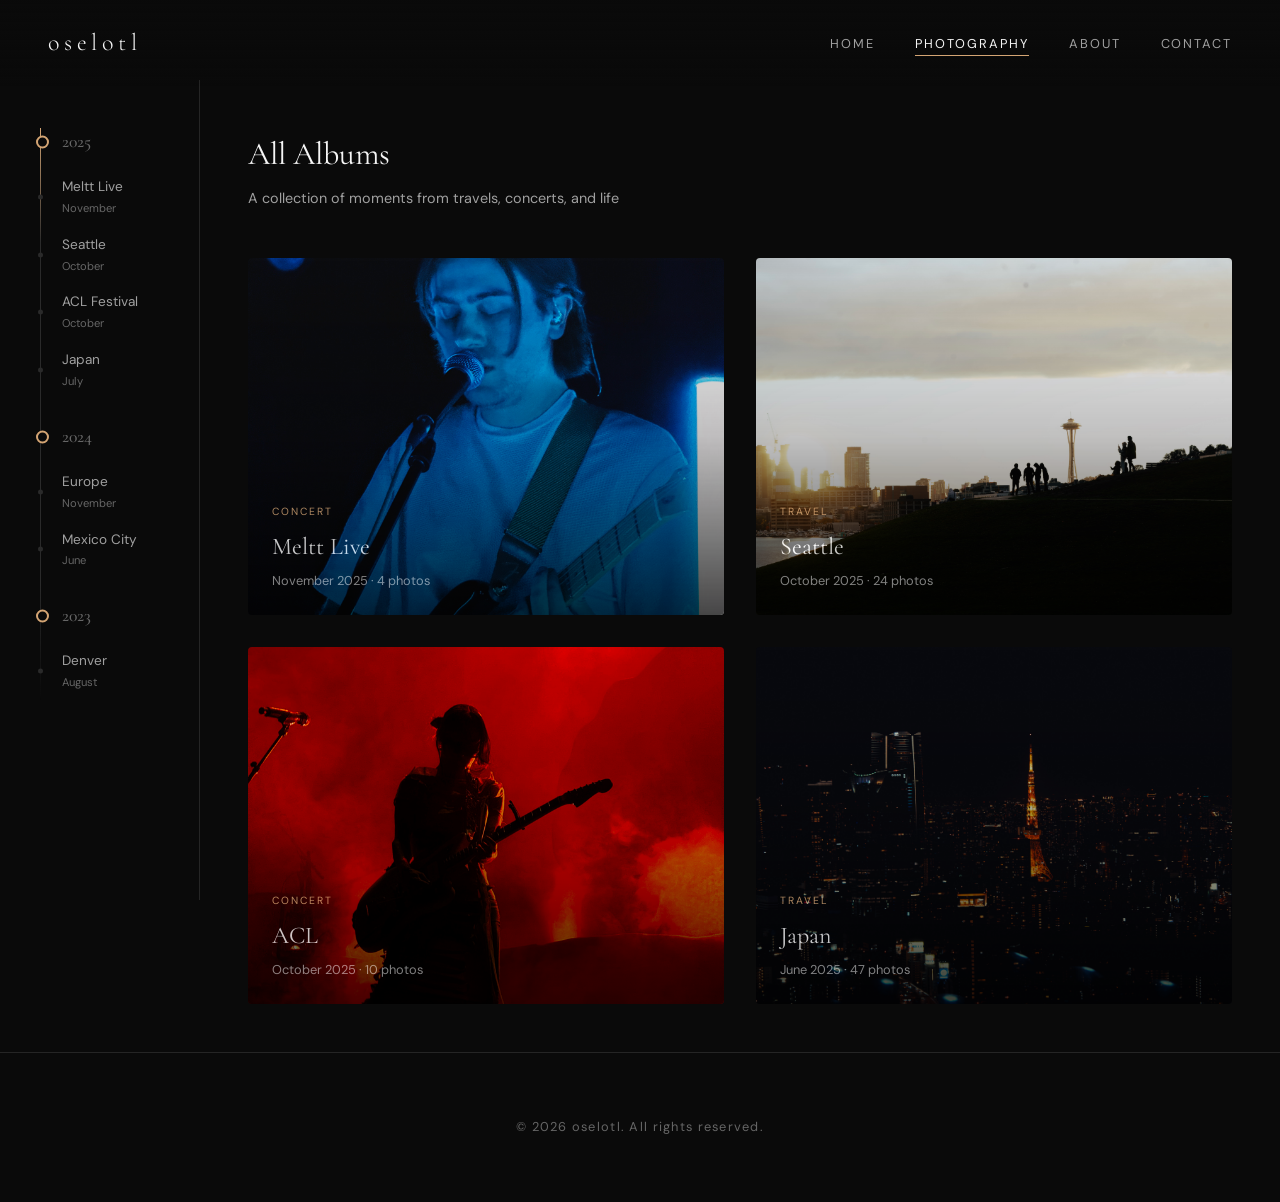
==== commit 760e1ad3: "Fix typos" ====
--- a/index.html
+++ b/index.html
@@ -139,7 +139,7 @@
 
                     <!-- Japan Trip -->
                     <div class="album-card" data-album="japan-2025">
-                        <img src="images/travel/japan/tokyo/cover.jpeg" alt="Japan">
+                        <img src="images/travel/japan/Tokyo/cover.jpeg" alt="Japan">
                         <div class="album-card-overlay">
                             <span class="album-card-type">Travel</span>
                             <h3 class="album-card-title">Japan</h3>
@@ -444,7 +444,7 @@
                     <h1 class="album-detail-title">ACL 25</h1>
                     <div class="album-detail-meta">
                         <span><strong>Type:</strong> Concert</span>
-                        <span><strong>Date:</strong> November 9, 2025</span>
+                        <span><strong>Date:</strong> October 10-12, 2025</span>
                         <span><strong>Photos:</strong> 10</span>
                         <span><strong>Venue:</strong> Zilker Park </span>
                     </div>
